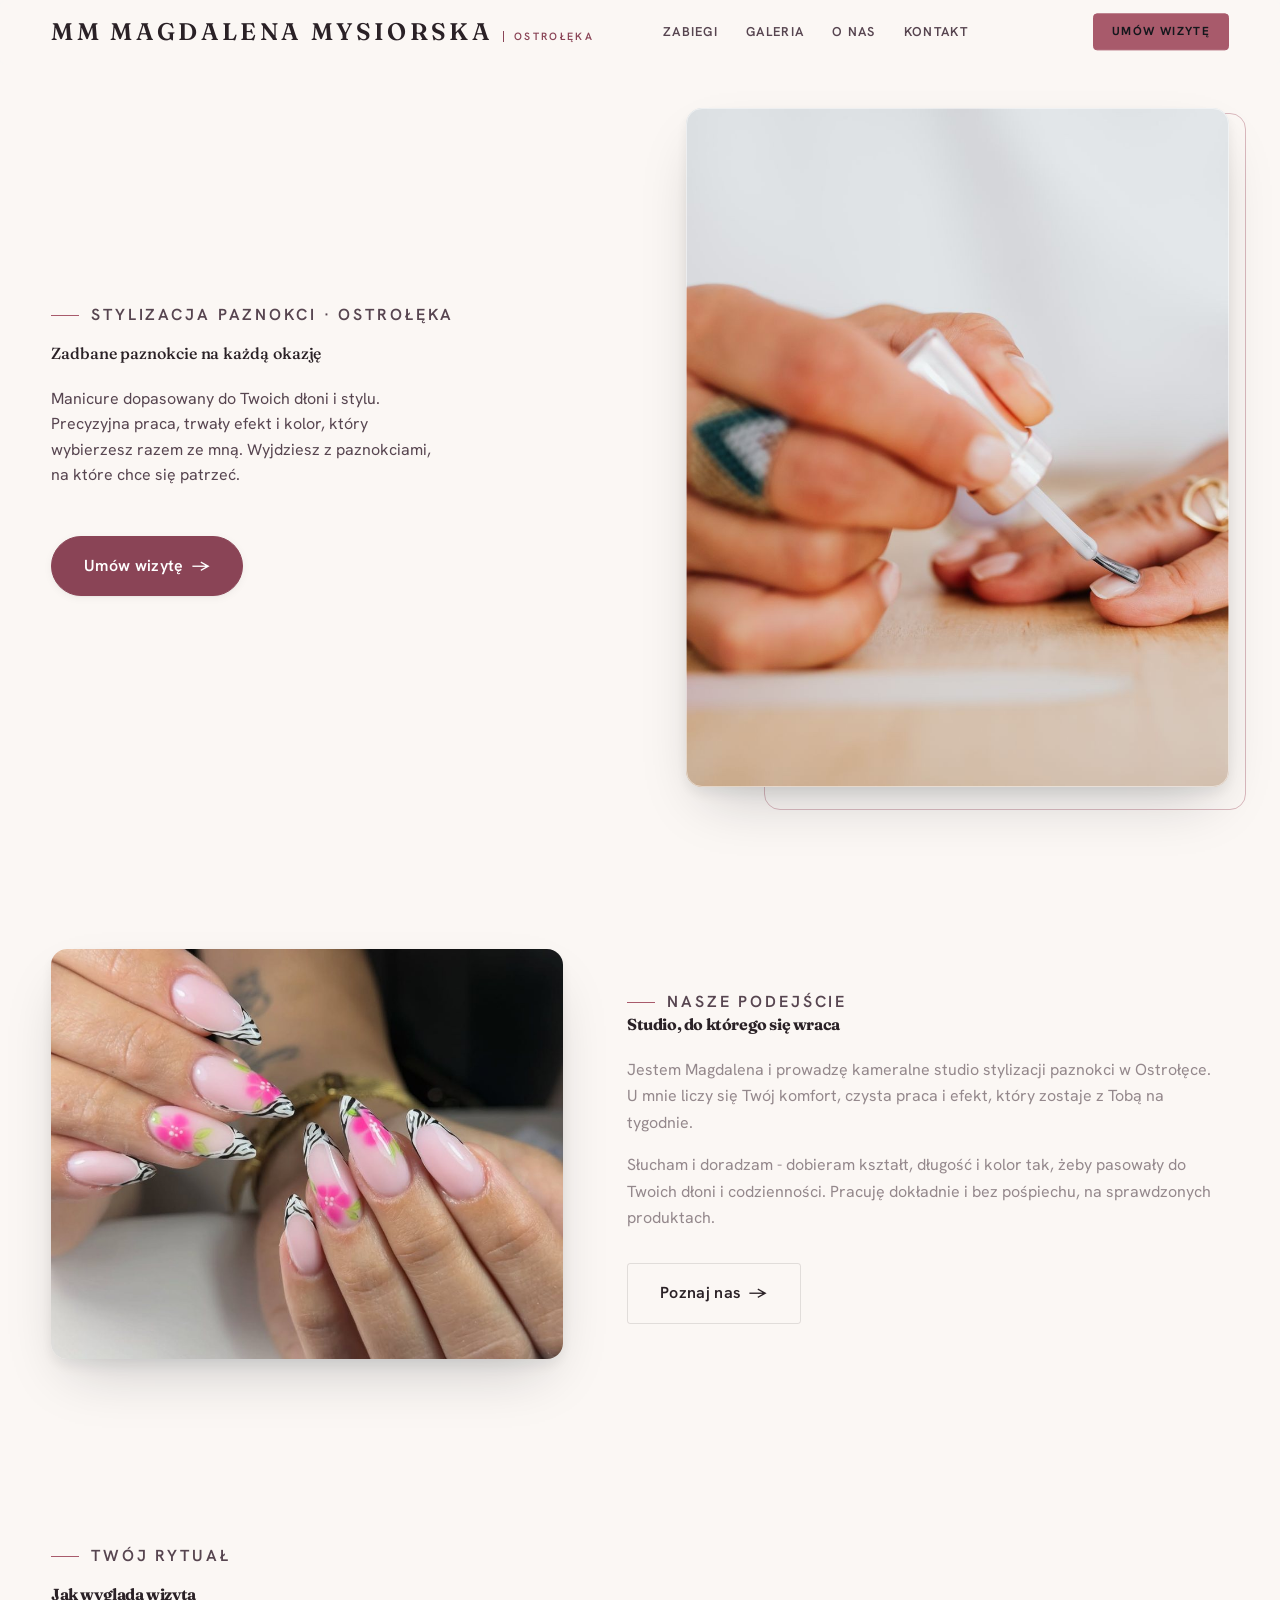
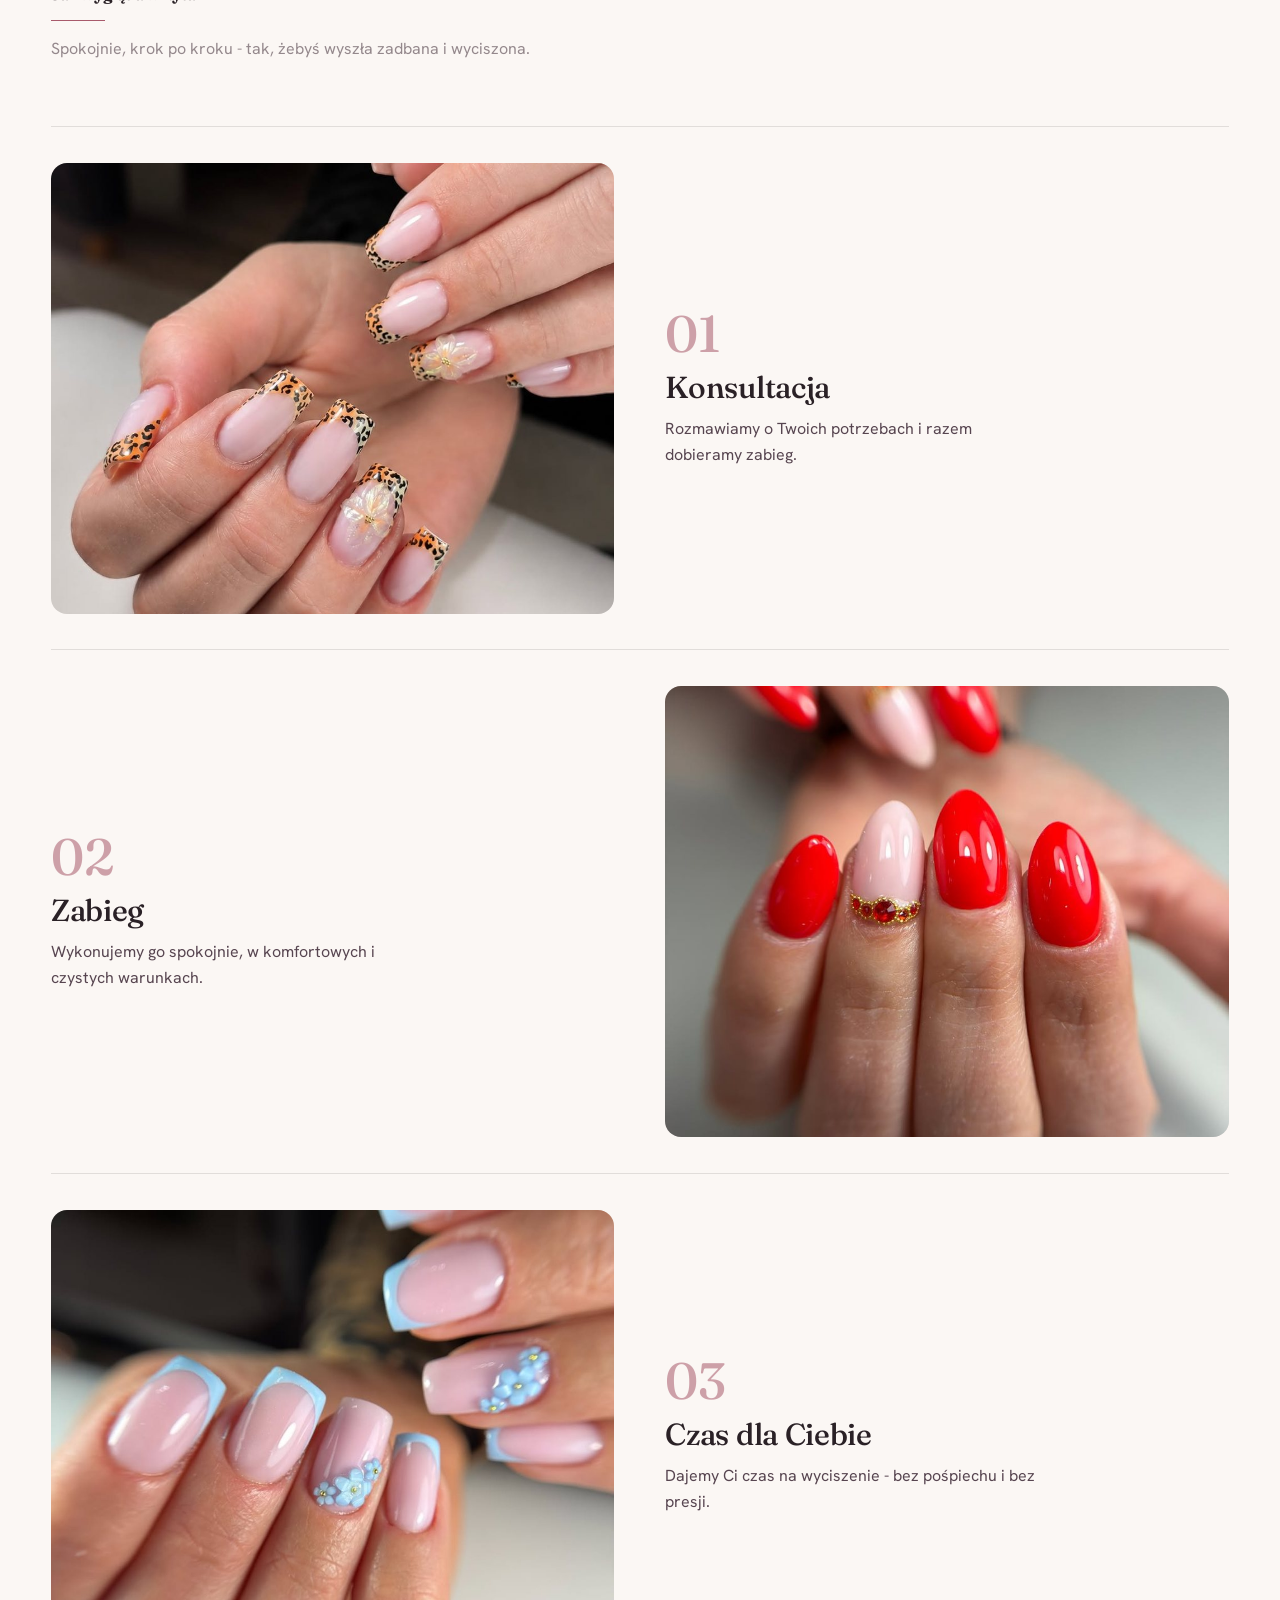
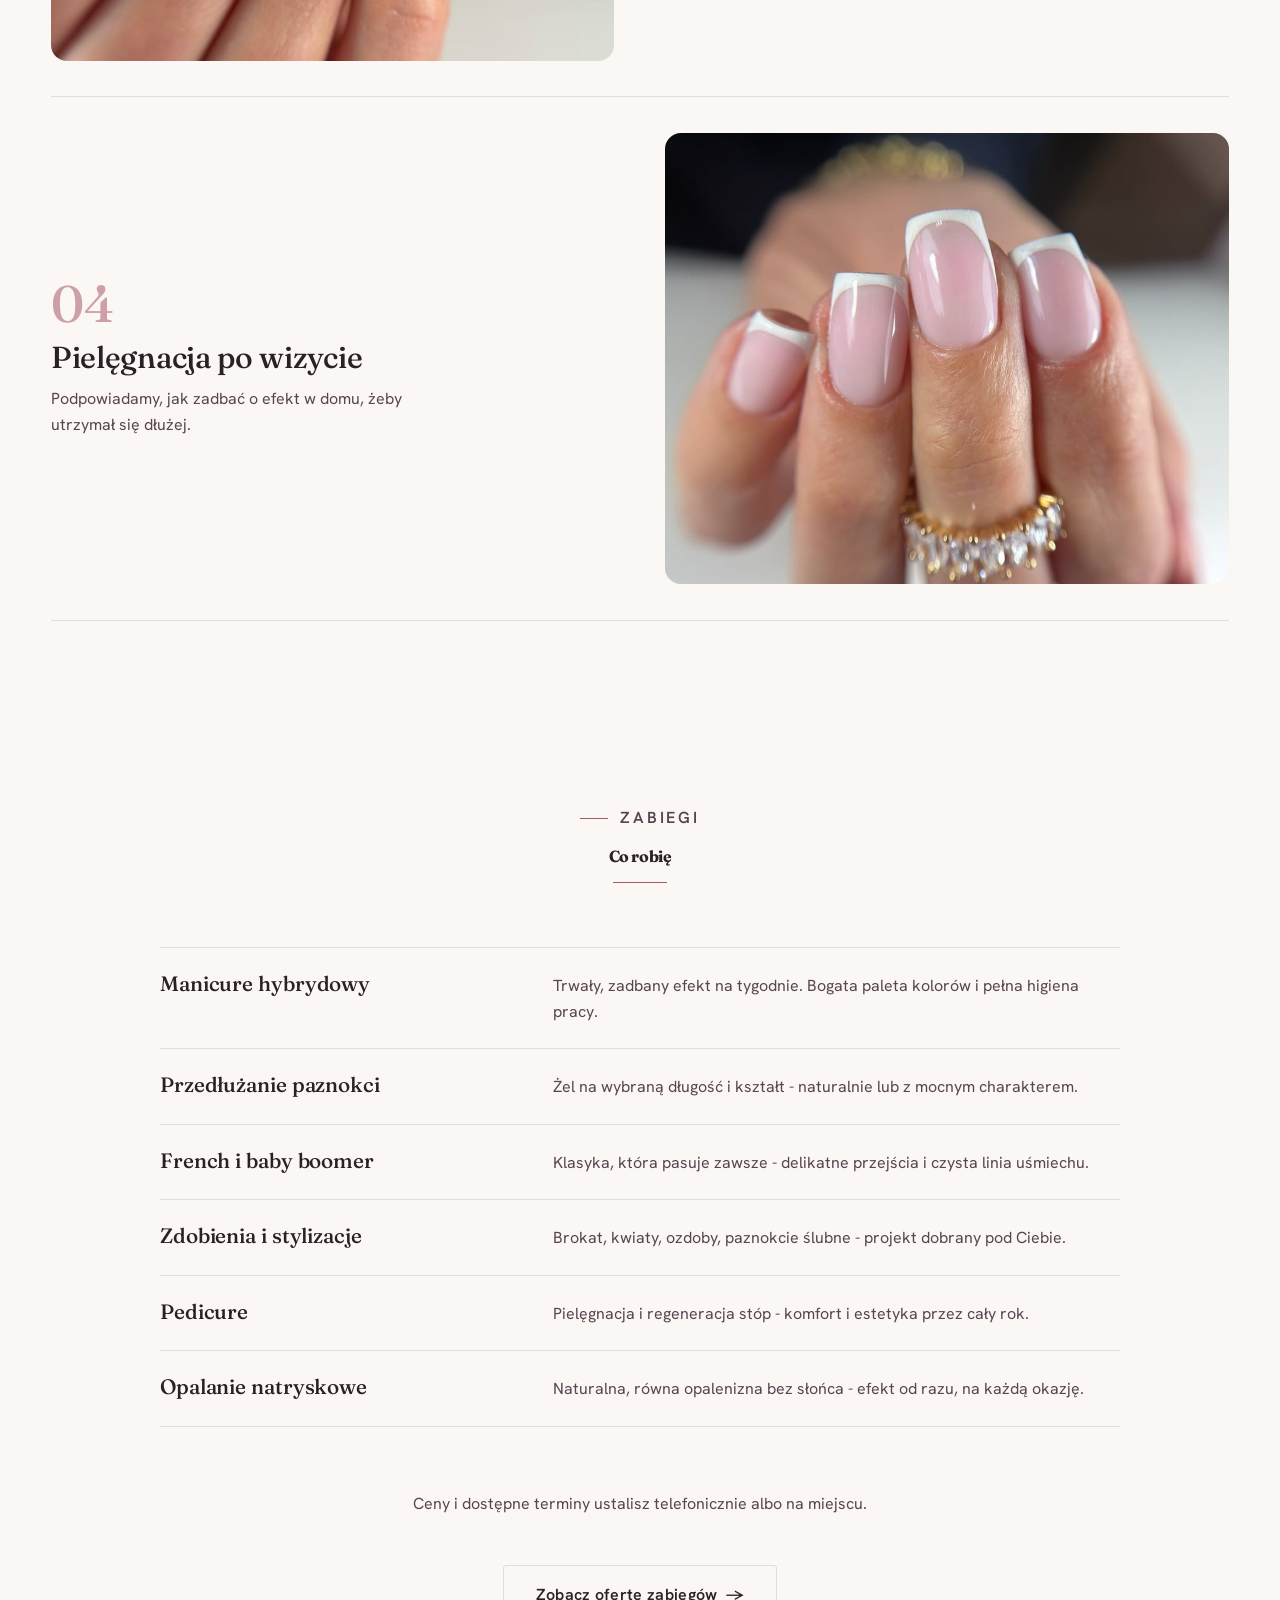
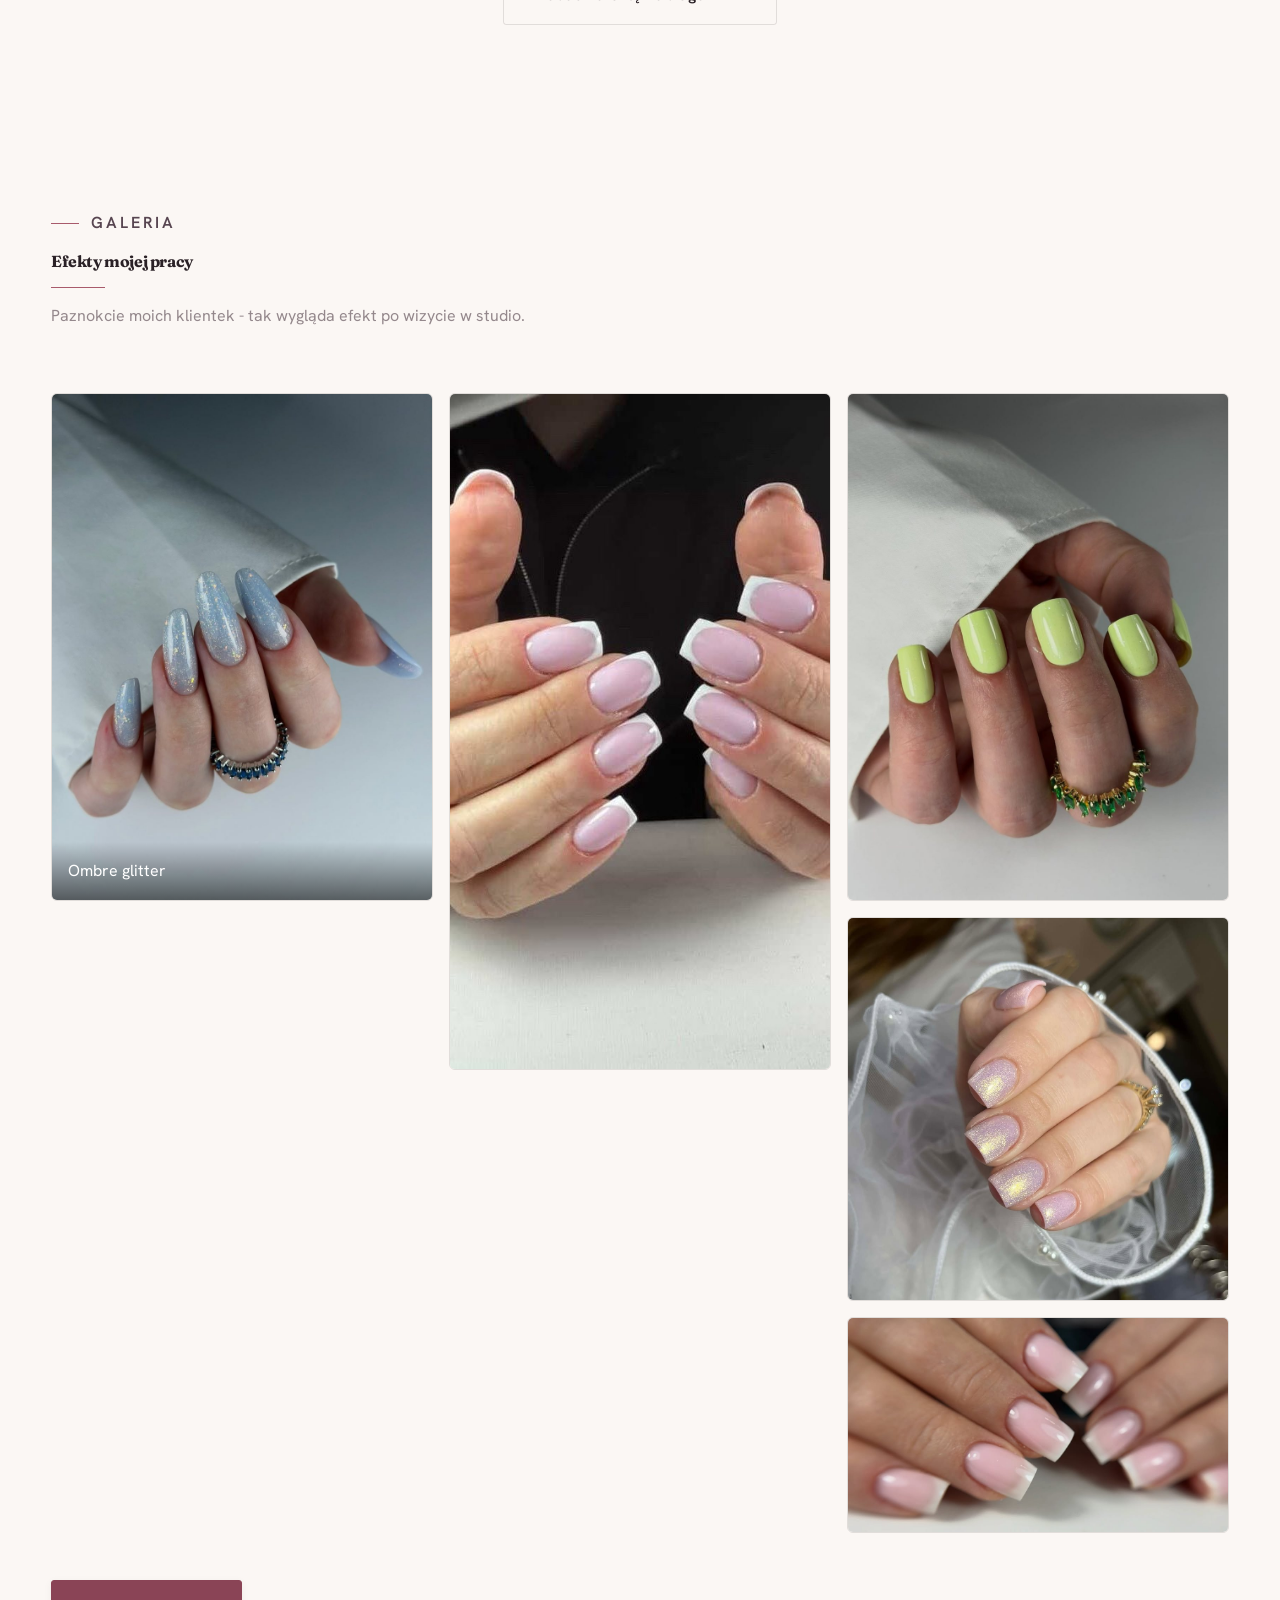
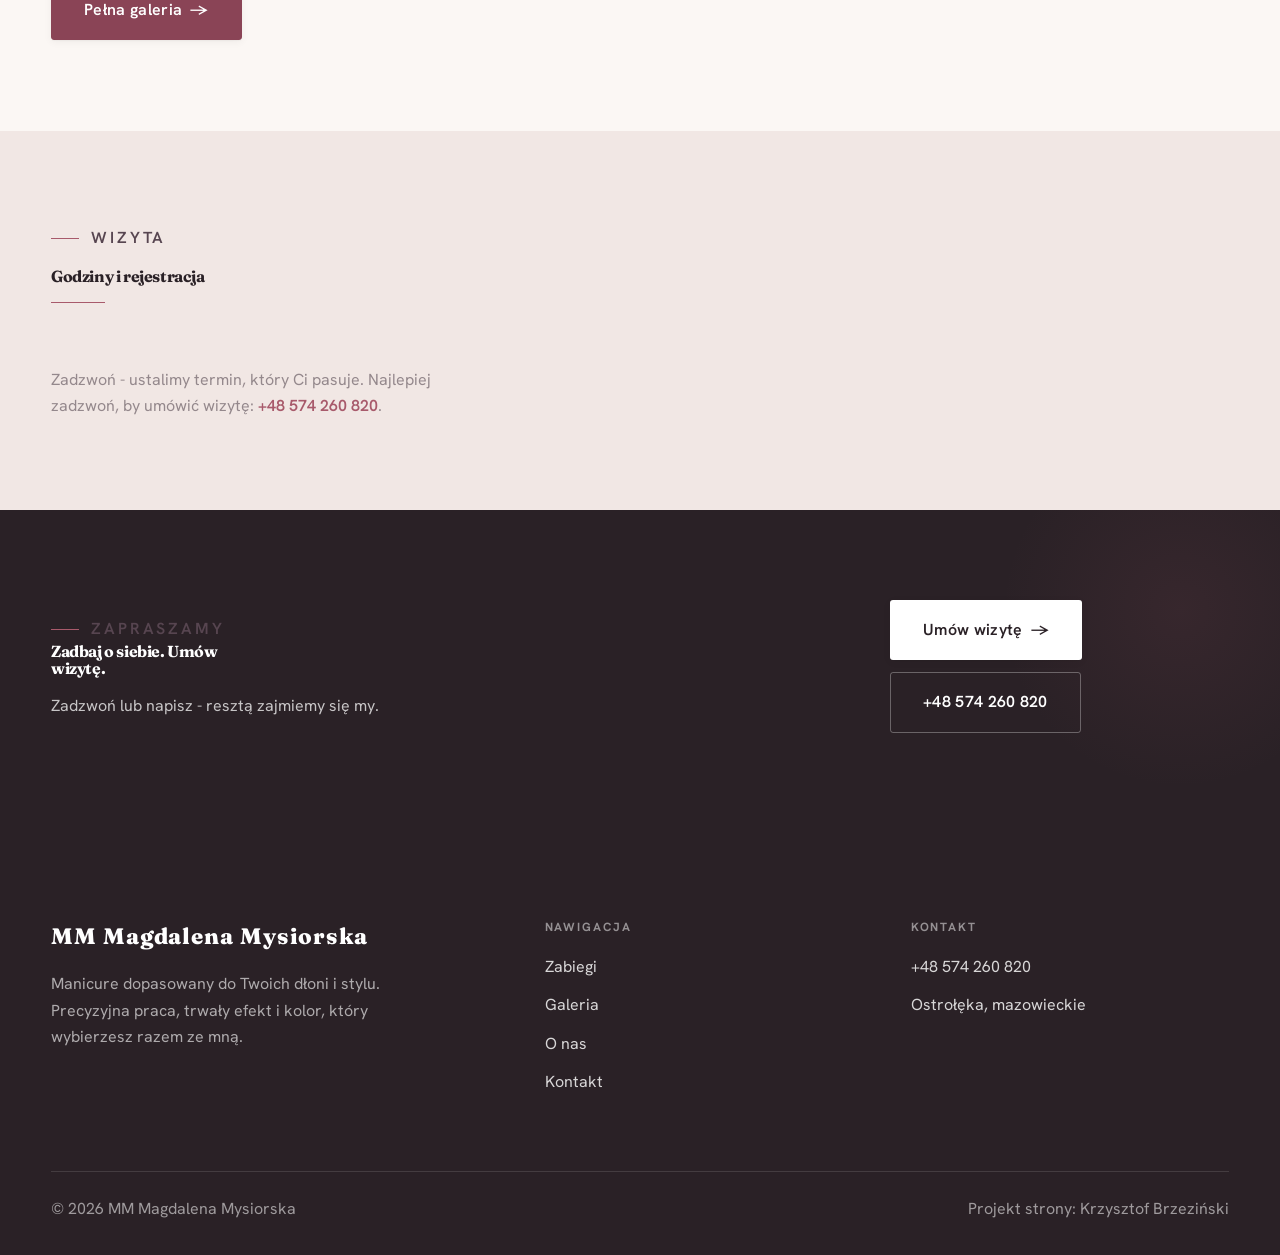
==== index.html @ bb3fee9f "MM Magdalena Mysiorska - stylizacja paznokci + opalanie natryskowe, Ostrołęka (demo premium) Co-Auth" ====
<!DOCTYPE html>
<html lang="pl">
<head>
<meta charset="UTF-8">
<meta name="viewport" content="width=device-width, initial-scale=1.0">
<title>MM Magdalena Mysiorska - Stylizacja paznokci · Ostrołęka</title>
<meta name="description" content="MM Magdalena Mysiorska - stylizacja paznokci w Ostrołęce. Manicure hybrydowy, przedłużanie, zdobienia i opalanie natryskowe. Zadbane dłonie i trwały efekt.">
<link rel="preconnect" href="https://fonts.googleapis.com">
<link rel="preconnect" href="https://fonts.gstatic.com" crossorigin>
<link href="https://fonts.googleapis.com/css2?family=Fraunces:wght@500;600;700&family=Hanken+Grotesk:wght@400;500;600&display=swap" rel="stylesheet">
<link rel="stylesheet" href="assets/styles.css">
</head>
<body>

<header class="nav">
  <div class="wrap nav-inner">
    <a class="brand" href="index.html"><span class="name">MM Magdalena Mysiorska</span><span class="sub">Ostrołęka</span></a>
    <nav class="nav-links">
      <a href="oferta.html">Zabiegi</a>
      <a href="realizacje.html">Galeria</a>
      <a href="o-nas.html">O nas</a>
      <a href="kontakt.html">Kontakt</a>
      <a href="kontakt.html" class="btn btn-accent">Umów wizytę</a>
    </nav>
    <button class="nav-toggle" aria-label="Menu"><span></span><span></span><span></span></button>
  </div>
</header>

<section class="hero-spa">
  <div class="wrap">
    <div class="hs-copy reveal">
      <span class="eyebrow">Stylizacja paznokci · Ostrołęka</span>
      <h1 class="hs-claim">Zadbane paznokcie na każdą okazję</h1>
      <p class="hs-lead">Manicure dopasowany do Twoich dłoni i stylu. Precyzyjna praca, trwały efekt i kolor, który wybierzesz razem ze mną. Wyjdziesz z paznokciami, na które chce się patrzeć.</p>
      <a href="kontakt.html" class="btn btn-accent hs-cta">Umów wizytę <span class="arr">→</span></a>
    </div>
    <figure class="hs-fig reveal"><img src="img/hero.jpg" alt="MM Magdalena Mysiorska"></figure>
  </div>
</section>
<section>
  <div class="wrap split">
    <div class="split-art reveal"><img src="img/g1.jpg" alt="MM Magdalena Mysiorska" loading="lazy"></div>
    <div class="split-copy reveal">
      <span class="eyebrow">Nasze podejście</span>
      <h2>Studio, do którego się wraca</h2>
      <p class="muted">Jestem Magdalena i prowadzę kameralne studio stylizacji paznokci w Ostrołęce. U mnie liczy się Twój komfort, czysta praca i efekt, który zostaje z Tobą na tygodnie.</p>
      <p class="muted">Słucham i doradzam - dobieram kształt, długość i kolor tak, żeby pasowały do Twoich dłoni i codzienności. Pracuję dokładnie i bez pośpiechu, na sprawdzonych produktach.</p>
      <a href="o-nas.html" class="btn btn-ghost">Poznaj nas <span class="arr">→</span></a>
    </div>
  </div>
</section>
<section class="rytual">
  <div class="wrap">
    <div class="head reveal">
      <span class="eyebrow">Twój rytuał</span>
      <h2>Jak wygląda wizyta</h2>
      <p>Spokojnie, krok po kroku - tak, żebyś wyszła zadbana i wyciszona.</p>
    </div>
    <div class="ryt-list">
      <div class="ryt-row reveal">
        <figure class="ryt-fig"><img src="img/g2.jpg" alt="Konsultacja" loading="lazy"></figure>
        <div class="ryt-copy"><span class="ryt-no">01</span><h3>Konsultacja</h3><p>Rozmawiamy o Twoich potrzebach i razem dobieramy zabieg.</p></div>
      </div>
      <div class="ryt-row reveal">
        <figure class="ryt-fig"><img src="img/g3.jpg" alt="Zabieg" loading="lazy"></figure>
        <div class="ryt-copy"><span class="ryt-no">02</span><h3>Zabieg</h3><p>Wykonujemy go spokojnie, w komfortowych i czystych warunkach.</p></div>
      </div>
      <div class="ryt-row reveal">
        <figure class="ryt-fig"><img src="img/g4.jpg" alt="Czas dla Ciebie" loading="lazy"></figure>
        <div class="ryt-copy"><span class="ryt-no">03</span><h3>Czas dla Ciebie</h3><p>Dajemy Ci czas na wyciszenie - bez pośpiechu i bez presji.</p></div>
      </div>
      <div class="ryt-row reveal">
        <figure class="ryt-fig"><img src="img/g5.jpg" alt="Pielęgnacja po wizycie" loading="lazy"></figure>
        <div class="ryt-copy"><span class="ryt-no">04</span><h3>Pielęgnacja po wizycie</h3><p>Podpowiadamy, jak zadbać o efekt w domu, żeby utrzymał się dłużej.</p></div>
      </div>
    </div>
  </div>
</section>
<section class="menu-sec">
  <div class="wrap">
    <div class="head center reveal">
      <span class="eyebrow">Zabiegi</span>
      <h2>Co robię</h2>
    </div>
    <div class="cennik">
      <div class="cennik-row reveal"><div class="cn-name"><h3>Manicure hybrydowy</h3></div><div class="cn-desc">Trwały, zadbany efekt na tygodnie. Bogata paleta kolorów i pełna higiena pracy.</div></div>
      <div class="cennik-row reveal"><div class="cn-name"><h3>Przedłużanie paznokci</h3></div><div class="cn-desc">Żel na wybraną długość i kształt - naturalnie lub z mocnym charakterem.</div></div>
      <div class="cennik-row reveal"><div class="cn-name"><h3>French i baby boomer</h3></div><div class="cn-desc">Klasyka, która pasuje zawsze - delikatne przejścia i czysta linia uśmiechu.</div></div>
      <div class="cennik-row reveal"><div class="cn-name"><h3>Zdobienia i stylizacje</h3></div><div class="cn-desc">Brokat, kwiaty, ozdoby, paznokcie ślubne - projekt dobrany pod Ciebie.</div></div>
      <div class="cennik-row reveal"><div class="cn-name"><h3>Pedicure</h3></div><div class="cn-desc">Pielęgnacja i regeneracja stóp - komfort i estetyka przez cały rok.</div></div>
      <div class="cennik-row reveal"><div class="cn-name"><h3>Opalanie natryskowe</h3></div><div class="cn-desc">Naturalna, równa opalenizna bez słońca - efekt od razu, na każdą okazję.</div></div>
    </div>
    <p class="menu-note">Ceny i dostępne terminy ustalisz telefonicznie albo na miejscu.</p>
    <div style="text-align:center;margin-top:var(--space-7)" class="reveal"><a href="oferta.html" class="btn btn-ghost">Zobacz ofertę zabiegów <span class="arr">→</span></a></div>
  </div>
</section>
<section>
  <div class="wrap">
    <div class="head reveal">
      <span class="eyebrow">Galeria</span>
      <h2>Efekty mojej pracy</h2>
      <p>Paznokcie moich klientek - tak wygląda efekt po wizycie w studio.</p>
    </div>
    <div class="gallery-masonry">
      <figure class="m-tile reveal"><img src="img/g6.jpg" alt="Ombre glitter" loading="lazy"><div class="cap">Ombre glitter</div></figure>
      <figure class="m-tile reveal"><img src="img/g7.jpg" alt="MM Magdalena Mysiorska" loading="lazy"></figure>
      <figure class="m-tile reveal"><img src="img/g8.jpg" alt="MM Magdalena Mysiorska" loading="lazy"></figure>
      <figure class="m-tile reveal"><img src="img/g9.jpg" alt="MM Magdalena Mysiorska" loading="lazy"></figure>
      <figure class="m-tile reveal"><img src="img/g10.jpg" alt="MM Magdalena Mysiorska" loading="lazy"></figure>
    </div>
    <div style="margin-top:var(--space-7)" class="reveal"><a href="realizacje.html" class="btn btn-accent">Pełna galeria <span class="arr">→</span></a></div>
  </div>
</section>
<section class="trust">
  <div class="wrap">
    <div class="head reveal">
      <span class="eyebrow">Wizyta</span>
      <h2>Godziny i rejestracja</h2>
    </div>
    <p class="reveal" style="color:var(--muted);max-width:48ch">Zadzwoń - ustalimy termin, który Ci pasuje. Najlepiej zadzwoń, by umówić wizytę: <a href="tel:+48574260820" style="color:var(--accent);font-weight:600">+48 574 260 820</a>.</p>
  </div>
</section>
<section class="cta">
  <div class="wrap">
    <div class="reveal">
      <span class="eyebrow">Zapraszamy</span>
      <h2>Zadbaj o siebie. Umów wizytę.</h2>
      <p>Zadzwoń lub napisz - resztą zajmiemy się my.</p>
    </div>
    <div class="cta-actions reveal">
      <a href="kontakt.html" class="btn btn-light">Umów wizytę <span class="arr">→</span></a>
      <a href="tel:+48574260820" class="btn btn-ghost" style="color:#fff;border-color:rgba(255,255,255,.3)">+48 574 260 820</a>
    </div>
  </div>
</section>

<footer>
  <div class="wrap">
    <div class="foot-grid">
      <div class="foot-brand">
        <div class="name">MM Magdalena Mysiorska</div>
        <p>Manicure dopasowany do Twoich dłoni i stylu. Precyzyjna praca, trwały efekt i kolor, który wybierzesz razem ze mną.</p>
      </div>
      <div class="foot-col">
        <h4>Nawigacja</h4>
        <a href="oferta.html">Zabiegi</a>
        <a href="realizacje.html">Galeria</a>
        <a href="o-nas.html">O nas</a>
        <a href="kontakt.html">Kontakt</a>
      </div>
      <div class="foot-col">
        <h4>Kontakt</h4>
        <a href="tel:+48574260820">+48 574 260 820</a>
        <p>Ostrołęka, mazowieckie</p>
      </div>
    </div>
    <div class="foot-bot">
      <span>© 2026 MM Magdalena Mysiorska</span>
      <span>Projekt strony: Krzysztof Brzeziński</span>
    </div>
  </div>
</footer>
<div class="sticky-reserve"><a class="sr-book" href="kontakt.html">Umów wizytę</a><a class="sr-call" href="tel:+48574260820" aria-label="Zadzwoń"><svg class="ico-tel" width="16" height="16" viewBox="0 0 24 24" fill="none" aria-hidden="true"><path d="M6.6 10.8a15.5 15.5 0 0 0 6.6 6.6l2.2-2.2a1 1 0 0 1 1-.24 11.4 11.4 0 0 0 3.6.58 1 1 0 0 1 1 1V20a1 1 0 0 1-1 1A17 17 0 0 1 3 4a1 1 0 0 1 1-1h3.5a1 1 0 0 1 1 1c0 1.25.2 2.46.58 3.6a1 1 0 0 1-.25 1l-2.23 2.2Z" fill="currentColor"/></svg></a></div>

<script src="assets/main.js"></script>
</body>
</html>
---- assets/styles.css ----
/* ============================================================
   STOLBASZ — premium, architektoniczny B2B fit-out
   Jasna paleta, zero brązu. System wg premium-web-craft.
   Projekt strony: Krzysztof Brzeziński
   ============================================================ */

:root{
  /* PALETA — jasna, architektoniczna, chłodna */
  --paper:#FBF7F4;          /* główne tło */
  --paper-2:#F1E7E4;        /* sekcje alternatywne (chłodny jasny szary) */
  --paper-3:#F1E7E4;        /* delikatne wypełnienia */
  --ink:#2A2126;            /* tekst główny — chłodny grafit */
  --ink-soft:#574550;       /* nagłówki drugorzędne */
  --muted:#94888C;          /* tekst poboczny */
  --line:rgba(42,33,38,.12);/* hairline */
  --accent:#A85A6B;         /* stonowany petrol-slate — jedyny akcent */
  --accent-d:#8A4456;
  --accent-soft:rgba(168,90,107,.10);
  --dark:#2A2126;           /* sekcje ciemne (stopka/CTA) */

  /* ODSTĘPY — skala 4/8 */
  --space-1:4px; --space-2:8px; --space-3:12px; --space-4:16px; --space-5:24px;
  --space-6:32px; --space-7:48px; --space-8:64px; --space-9:96px; --space-10:128px;

  /* TYPOGRAFIA — fluid clamp() */
  --text-sm:clamp(.82rem,.8rem+.1vw,.9rem);
  --text-base:clamp(1rem,.97rem+.15vw,1.1rem);
  --text-lg:clamp(1.12rem,1.05rem+.3vw,1.3rem);
  --text-h3:clamp(1.2rem,1.1rem+.5vw,1.5rem);
  --text-h2:clamp(1.9rem,1.5rem+1.9vw,2.8rem);
  --text-h1:clamp(2.6rem,1.9rem+3.6vw,4.6rem);

  /* PROMIENIE — architektoniczne, raczej ostre */
  --r-sm:3px; --r-md:6px; --r-lg:10px;

  /* RUCH */
  --ease:cubic-bezier(.25,.46,.45,.94); --dur:.24s;

  /* CIENIE — miękkie, warstwowe */
  --sh-sm:0 1px 2px rgba(16,24,32,.04), 0 2px 8px rgba(16,24,32,.05);
  --sh-md:0 2px 6px rgba(16,24,32,.05), 0 12px 28px -8px rgba(16,24,32,.12);
  --sh-lg:0 6px 14px rgba(16,24,32,.07), 0 26px 56px -18px rgba(16,24,32,.22);

  --hairline:1px solid var(--line);

  --font-display:'Fraunces',serif;
  --font-body:'Hanken Grotesk',sans-serif;
}

*{box-sizing:border-box;margin:0;padding:0}
html{scroll-behavior:smooth}
body{
  font-family:var(--font-body);
  font-size:var(--text-base);
  line-height:1.65;
  color:var(--ink);
  background:var(--paper);
  -webkit-font-smoothing:antialiased;
  text-rendering:optimizeLegibility;
}
img{max-width:100%;display:block}
a{color:inherit;text-decoration:none}

.wrap{width:min(92%,1180px);margin-inline:auto}
section{padding-block:clamp(52px,6.5vw,96px)}

h1,h2,h3{font-family:var(--font-display);font-weight:700;line-height:1.08;letter-spacing:-.02em;color:var(--ink)}
h1{font-size:var(--text-h1);letter-spacing:-.035em}
h2{font-size:var(--text-h2);letter-spacing:-.025em}
h3{font-size:var(--text-h3)}
p{max-width:65ch}

.eyebrow{
  font-family:var(--font-body);
  font-size:var(--text-sm);
  font-weight:600;
  letter-spacing:.18em;
  text-transform:uppercase;
  color:var(--accent);
  display:inline-flex;align-items:center;gap:var(--space-3);
}
.eyebrow::before{content:"";width:28px;height:1px;background:var(--accent);display:inline-block}

.muted{color:var(--muted)}
.lead{font-size:var(--text-lg);line-height:1.55;color:var(--ink-soft);max-width:50ch}

/* ---------- BUTTONS ---------- */
.btn{
  display:inline-flex;align-items:center;gap:var(--space-2);
  font-weight:600;font-size:var(--text-sm);letter-spacing:.02em;
  padding:var(--space-4) var(--space-6);
  border-radius:var(--r-sm);
  transition:transform var(--dur) var(--ease),box-shadow var(--dur) var(--ease),background var(--dur) var(--ease);
  cursor:pointer;border:1px solid transparent;
}
.btn-accent{background:var(--accent);color:#fff;box-shadow:var(--sh-sm)}
.btn-accent:hover{background:var(--accent-d);transform:translateY(-2px);box-shadow:var(--sh-md)}
.btn-accent:active{transform:translateY(0);box-shadow:var(--sh-sm)}
.btn-ghost{background:transparent;color:var(--ink);border-color:var(--line)}
.btn-ghost:hover{border-color:var(--accent);color:var(--accent);transform:translateY(-2px)}
.btn-light{background:#fff;color:var(--ink);box-shadow:var(--sh-sm)}
.btn-light:hover{transform:translateY(-2px);box-shadow:var(--sh-md)}
.btn .arr{transition:transform var(--dur) var(--ease)}
.btn:hover .arr{transform:translateX(4px)}

/* ---------- NAV ---------- */
.nav{
  position:sticky;top:0;z-index:50;
  background:color-mix(in srgb,var(--paper) 88%,transparent);
  backdrop-filter:saturate(140%) blur(10px);
  border-bottom:var(--hairline);
}
.nav-inner{display:flex;align-items:center;justify-content:space-between;height:72px}
.brand{display:flex;flex-direction:column;line-height:1}
.brand .name{font-family:var(--font-display);font-weight:800;font-size:1.35rem;letter-spacing:.04em}
.brand .sub{font-size:.62rem;letter-spacing:.34em;text-transform:uppercase;color:var(--muted);margin-top:5px}
.nav-links{display:flex;align-items:center;gap:var(--space-6)}
.nav-links a{font-size:var(--text-sm);font-weight:500;color:var(--ink-soft);position:relative;padding-block:4px;transition:color var(--dur) var(--ease)}
.nav-links a::after{content:"";position:absolute;left:0;bottom:0;width:0;height:1.5px;background:var(--accent);transition:width var(--dur) var(--ease)}
.nav-links a:hover,.nav-links a.active{color:var(--ink)}
.nav-links a:hover::after,.nav-links a.active::after{width:100%}
.nav-links .btn{padding:var(--space-2) var(--space-5)}
/* przyciski w nav: właściwy kolor (przebij .nav-links a) + bez podkreślenia */
.nav-links a.btn-accent{color:#fff}
.nav-links a.btn-ghost,.nav-links a.btn-light{color:var(--ink)}
.nav-links a.btn::after{display:none}
.nav-toggle{display:none;background:none;border:none;cursor:pointer;flex-direction:column;gap:5px;padding:8px}
.nav-toggle span{width:24px;height:2px;background:var(--ink);transition:var(--dur)}

/* ---------- HERO (split) ---------- */
.hero{position:relative;overflow:hidden;border-bottom:var(--hairline)}
.hero-grid{display:grid;grid-template-columns:1.05fr .95fr;gap:clamp(24px,4vw,60px);align-items:center;
  padding-block:clamp(36px,4.5vw,64px)}
.hero-copy .eyebrow{margin-bottom:var(--space-5)}
.hero-copy h1{margin-bottom:var(--space-5)}
.hero-copy .lead{margin-bottom:var(--space-7)}
.hero-actions{display:flex;flex-wrap:wrap;gap:var(--space-4)}
.hero-art{position:relative;aspect-ratio:4/3;border-radius:var(--r-lg);overflow:hidden;box-shadow:var(--sh-lg)}
.hero-art img{width:100%;height:100%;object-fit:cover}
.hero-art::after{content:"";position:absolute;inset:0;background:linear-gradient(180deg,transparent 55%,rgba(18,24,28,.28))}
.hero-badge{position:absolute;left:var(--space-5);bottom:var(--space-5);z-index:2;
  background:rgba(252,252,251,.94);backdrop-filter:blur(4px);
  border-radius:var(--r-md);padding:var(--space-4) var(--space-5);box-shadow:var(--sh-md);max-width:78%}
.hero-badge strong{display:block;font-family:var(--font-display);font-size:1rem;letter-spacing:-.01em}
.hero-badge span{font-size:var(--text-sm);color:var(--muted)}

/* ---------- HERO duży / kinowy (strona główna) ---------- */
.hero-cine{position:relative;min-height:clamp(560px,82vh,840px);min-height:clamp(560px,82svh,840px);display:flex;align-items:center;overflow:hidden;border-bottom:var(--hairline)}
.hero-cine>img{position:absolute;inset:0;width:100%;height:100%;object-fit:cover;z-index:0}
.hero-cine::after{content:"";position:absolute;inset:0;z-index:1;
  background:linear-gradient(95deg,rgba(13,18,23,.86) 0%,rgba(13,18,23,.64) 32%,rgba(13,18,23,.24) 62%,rgba(13,18,23,.04) 100%)}
.hero-cine .wrap{position:relative;z-index:2;padding-block:var(--space-8)}
.hero-cine .hero-copy{max-width:660px}
.hero-cine .eyebrow{color:#fff;margin-bottom:var(--space-5)}
.hero-cine .eyebrow::before{background:#fff}
.hero-cine h1{color:#fff;margin-bottom:var(--space-5);font-size:clamp(2.9rem,2rem+4.4vw,5.2rem)}
.hero-cine .lead{color:rgba(255,255,255,.92);max-width:48ch;margin-bottom:var(--space-7)}
.hero-cine .hero-actions{display:flex;flex-wrap:wrap;gap:var(--space-4)}
@media(max-width:680px){
  .hero-cine{min-height:clamp(520px,76vh,640px);min-height:clamp(520px,76svh,640px);align-items:flex-end}
  .hero-cine::after{background:linear-gradient(0deg,rgba(13,18,23,.9) 6%,rgba(13,18,23,.45) 55%,rgba(13,18,23,.25) 100%)}
  .hero-cine .wrap{padding-bottom:var(--space-9)}
}

/* full-bleed hero variant (podstrony) */
.pagehead{position:relative;min-height:46vh;min-height:46svh;display:flex;align-items:flex-end;overflow:hidden;border-bottom:var(--hairline)}
.pagehead img{position:absolute;inset:0;width:100%;height:100%;object-fit:cover}
.pagehead::after{content:"";position:absolute;inset:0;background:linear-gradient(180deg,rgba(18,24,28,.25),rgba(18,24,28,.62))}
.pagehead .wrap{position:relative;z-index:2;padding-block:var(--space-9);color:#fff}
.pagehead h1{color:#fff;max-width:18ch}
.pagehead .eyebrow{color:#fff}
.pagehead .eyebrow::before{background:#fff}
.pagehead p{color:rgba(255,255,255,.86);margin-top:var(--space-4);max-width:54ch}

/* ---------- STRIP (pasek skrótów / liczby) ---------- */
.strip{background:var(--dark);color:#fff}
.strip .wrap{display:grid;grid-template-columns:repeat(4,1fr);gap:var(--space-6);padding-block:var(--space-8)}
.strip .item .k{font-family:var(--font-display);font-size:clamp(1.6rem,1.2rem+1.4vw,2.4rem);font-weight:800;letter-spacing:-.02em;color:#fff}
.strip .item .v{font-size:var(--text-sm);color:rgba(255,255,255,.66);margin-top:var(--space-2);line-height:1.45}
.strip .item{border-left:2px solid var(--accent);padding-left:var(--space-5)}

/* ---------- SECTION HEAD ---------- */
.head{max-width:48rem;margin-bottom:var(--space-8)}
.head.center{margin-inline:auto;text-align:center}
.head .eyebrow{margin-bottom:var(--space-4)}
.head h2{margin-bottom:var(--space-4)}
.head p{color:var(--muted);font-size:var(--text-lg);line-height:1.55}
.head.center p{margin-inline:auto}

/* ---------- INTRO SPLIT ---------- */
.split{display:grid;grid-template-columns:.92fr 1.08fr;gap:clamp(28px,5vw,80px);align-items:center}
.split.rev{grid-template-columns:1.08fr .92fr}
.split.rev .split-art{order:-1}
.split-art{position:relative;aspect-ratio:5/4;border-radius:var(--r-lg);overflow:hidden;box-shadow:var(--sh-lg)}
.split-art img{width:100%;height:100%;object-fit:cover}
.split-copy h2{margin-bottom:var(--space-5)}
.split-copy p+p{margin-top:var(--space-4)}
.split-copy .btn{margin-top:var(--space-6)}

/* ---------- SERVICES (zakres) ---------- */
.svc-grid{display:grid;grid-template-columns:repeat(auto-fit,minmax(280px,1fr));gap:var(--space-5)}
.svc{background:#fff;border:var(--hairline);border-radius:var(--r-md);padding:var(--space-7) var(--space-6);
  transition:transform var(--dur) var(--ease),box-shadow var(--dur) var(--ease),border-color var(--dur) var(--ease);
  position:relative;overflow:hidden}
.svc::before{content:"";position:absolute;left:0;top:0;width:3px;height:0;background:var(--accent);transition:height var(--dur) var(--ease)}
.svc:hover{transform:translateY(-4px);box-shadow:var(--sh-md);border-color:transparent}
.svc:hover::before{height:100%}
.svc .ic{font-family:var(--font-display);font-size:.8rem;font-weight:700;letter-spacing:.12em;color:var(--accent);margin-bottom:var(--space-4)}
.svc h3{margin-bottom:var(--space-3);font-size:1.22rem}
.svc p{color:var(--muted);font-size:var(--text-base);line-height:1.6}

/* big detailed service rows */
.svc-row{display:grid;grid-template-columns:.8fr 1.2fr;gap:clamp(20px,4vw,60px);align-items:center;padding-block:var(--space-8)}
.svc-row+.svc-row{border-top:var(--hairline)}
.svc-row.rev{grid-template-columns:1.2fr .8fr}
.svc-row.rev .svc-row-art{order:-1}
.svc-row-art{aspect-ratio:4/3;border-radius:var(--r-md);overflow:hidden;box-shadow:var(--sh-md)}
.svc-row-art img{width:100%;height:100%;object-fit:cover}
.svc-row h3{font-size:1.5rem;margin-bottom:var(--space-4)}
.svc-row .num{font-family:var(--font-display);font-size:.85rem;font-weight:700;letter-spacing:.14em;color:var(--accent);display:block;margin-bottom:var(--space-3)}
.svc-row ul{list-style:none;margin-top:var(--space-4);display:flex;flex-direction:column;gap:var(--space-2)}
.svc-row li{position:relative;padding-left:var(--space-5);color:var(--muted);font-size:var(--text-base)}
.svc-row li::before{content:"";position:absolute;left:0;top:.62em;width:8px;height:1px;background:var(--accent)}

/* ---------- GALLERY (realizacje) ---------- */
.gallery{display:grid;grid-template-columns:repeat(12,1fr);gap:var(--space-4);grid-auto-rows:200px}
/* GALERIA MASONRY — pionowe zdjęcia (portrety beauty/wellness) bez przycinania: kolumny, height auto */
.gallery-masonry{column-count:3;column-gap:var(--space-4)}
@media(max-width:900px){.gallery-masonry{column-count:2}}
@media(max-width:560px){.gallery-masonry{column-count:1}}
.gallery-masonry .m-tile{break-inside:avoid;margin:0 0 var(--space-4);padding:0;position:relative;overflow:hidden;border-radius:var(--r-md);border:1px solid var(--line)}
.gallery-masonry .m-tile img{width:100%;height:auto;display:block}
.gallery-masonry .m-tile .cap{position:absolute;left:0;right:0;bottom:0;padding:var(--space-4);color:#fff;background:linear-gradient(0deg,rgba(0,0,0,.55),transparent);font-size:var(--text-sm)}
.gallery-masonry .m-tile .cap small{display:block;font-weight:400;opacity:.78;letter-spacing:.04em;text-transform:uppercase;font-size:.66rem;margin-top:3px}
.tile{position:relative;overflow:hidden;border-radius:var(--r-md);box-shadow:var(--sh-sm);
  transition:transform var(--dur) var(--ease),box-shadow var(--dur) var(--ease)}
.tile img{width:100%;height:100%;object-fit:cover;transition:transform .6s var(--ease)}
.tile:hover{box-shadow:var(--sh-md)}
.tile:hover img{transform:scale(1.05)}
.tile .cap{position:absolute;left:0;right:0;bottom:0;padding:var(--space-5) var(--space-4) var(--space-4);
  background:linear-gradient(transparent,rgba(18,24,28,.78));color:#fff;
  font-size:var(--text-sm);font-weight:600;letter-spacing:.01em;
  opacity:0;transform:translateY(8px);transition:var(--dur) var(--ease)}
.tile:hover .cap{opacity:1;transform:translateY(0)}
.tile .cap small{display:block;font-weight:400;opacity:.78;letter-spacing:.04em;text-transform:uppercase;font-size:.66rem;margin-top:3px}
/* bento spans */
.t-wide{grid-column:span 6}
.t-tall{grid-column:span 6;grid-row:span 2}
.t-std{grid-column:span 6}
.t-third{grid-column:span 4}
.t-two3{grid-column:span 8}

/* ---------- TRUST / WIARYGODNOŚĆ ---------- */
.trust{background:var(--paper-2)}
.trust-grid{display:grid;grid-template-columns:repeat(auto-fit,minmax(240px,1fr));gap:var(--space-5);margin-top:var(--space-7)}
.trust-card{background:#fff;border-radius:var(--r-md);padding:var(--space-7) var(--space-6);box-shadow:var(--sh-sm);border-top:3px solid var(--accent)}
.trust-card .big{font-family:var(--font-display);font-size:clamp(1.8rem,1.3rem+1.6vw,2.6rem);font-weight:800;letter-spacing:-.02em;color:var(--ink);line-height:1}
.trust-card h3{font-size:1.12rem;margin:var(--space-3) 0 var(--space-2)}
.trust-card p{color:var(--muted);font-size:var(--text-base);line-height:1.55}

/* ---------- CTA band ---------- */
.cta{background:var(--dark);color:#fff;position:relative;overflow:hidden}
.cta .wrap{display:grid;grid-template-columns:1.4fr .6fr;gap:var(--space-7);align-items:center;position:relative;z-index:2}
.cta h2{color:#fff;max-width:20ch}
.cta p{color:rgba(255,255,255,.74);margin-top:var(--space-4)}
.cta-actions{display:flex;flex-direction:column;gap:var(--space-3);align-items:flex-start}
.cta::before{content:"";position:absolute;right:-80px;top:-80px;width:360px;height:360px;border-radius:50%;
  background:radial-gradient(circle,var(--accent-soft),transparent 70%)}

/* ---------- CONTACT ---------- */
.contact-grid{display:grid;grid-template-columns:.85fr 1.15fr;gap:clamp(28px,4vw,56px);align-items:start}
.info-list{display:flex;flex-direction:column;gap:var(--space-2)}
.info-row{display:flex;gap:var(--space-4);align-items:flex-start;padding-block:var(--space-4);border-bottom:var(--hairline)}
.info-row .ic{flex:none;width:42px;height:42px;display:grid;place-items:center;border-radius:50%;
  background:var(--accent-soft);color:var(--accent);font-size:1.05rem}
.info-row .lbl{font-size:.72rem;letter-spacing:.14em;text-transform:uppercase;color:var(--muted)}
.info-row .val{font-weight:600;font-size:var(--text-base);margin-top:2px}
.info-row a.val:hover{color:var(--accent)}
.map{border:none;border-radius:var(--r-lg);box-shadow:var(--sh-md);width:100%;height:100%;min-height:380px;filter:grayscale(.2) contrast(1.02)}
.form{background:#fff;border:var(--hairline);border-radius:var(--r-lg);padding:clamp(24px,3vw,40px);box-shadow:var(--sh-sm)}
.form .fld{margin-bottom:var(--space-5)}
.form label{display:block;font-size:var(--text-sm);font-weight:600;margin-bottom:var(--space-2)}
.form input,.form textarea{width:100%;font-family:inherit;font-size:var(--text-base);color:var(--ink);
  padding:var(--space-4);border:var(--hairline);border-radius:var(--r-sm);background:var(--paper);transition:border-color var(--dur)}
.form input:focus,.form textarea:focus{outline:none;border-color:var(--accent);background:#fff}
.form textarea{resize:vertical;min-height:120px}
.form .note{font-size:var(--text-sm);color:var(--muted);margin-top:var(--space-3)}

/* ---------- FOOTER ---------- */
footer{background:var(--dark);color:#fff;padding-block:var(--space-9) var(--space-6)}
.foot-grid{display:grid;grid-template-columns:1.4fr 1fr 1fr;gap:var(--space-7);margin-bottom:var(--space-8)}
.foot-brand .name{font-family:var(--font-display);font-weight:800;font-size:1.4rem;letter-spacing:.04em}
.foot-brand p{color:rgba(255,255,255,.62);margin-top:var(--space-4);font-size:var(--text-base);max-width:38ch}
.foot-col h4{font-size:.74rem;letter-spacing:.16em;text-transform:uppercase;color:rgba(255,255,255,.5);margin-bottom:var(--space-4)}
.foot-col a,.foot-col p{display:block;color:rgba(255,255,255,.82);font-size:var(--text-base);margin-bottom:var(--space-3)}
.foot-col a:hover{color:#fff}
.foot-bot{border-top:1px solid rgba(255,255,255,.12);padding-top:var(--space-5);display:flex;justify-content:space-between;flex-wrap:wrap;gap:var(--space-3);
  font-size:var(--text-sm);color:rgba(255,255,255,.55)}
.foot-bot a:hover{color:#fff}

/* ---------- REVEAL ---------- */
.reveal{opacity:0;transform:translateY(22px);transition:opacity .6s var(--ease),transform .6s var(--ease)}
.reveal.in{opacity:1;transform:none}

/* ---------- RESPONSIVE ---------- */
@media(max-width:920px){
  .hero-grid,.split,.split.rev,.svc-row,.svc-row.rev,.cta .wrap,.contact-grid,.foot-grid{grid-template-columns:1fr}
  .split.rev .split-art,.svc-row.rev .svc-row-art{order:0}
  .hero-art{aspect-ratio:16/10;max-height:420px}
  .strip .wrap{grid-template-columns:repeat(2,1fr);gap:var(--space-7)}
  .gallery{grid-auto-rows:180px}
  .t-wide,.t-tall,.t-std,.t-third,.t-two3{grid-column:span 6}
  .t-tall{grid-row:span 1}
  .cta-actions{flex-direction:row;flex-wrap:wrap}
  .foot-grid{gap:var(--space-6)}
}
@media(max-width:680px){
  .nav-links{position:fixed;inset:72px 0 auto 0;background:var(--paper);flex-direction:column;align-items:stretch;
    gap:0;padding:var(--space-4) 6%;border-bottom:var(--hairline);box-shadow:var(--sh-md);
    transform:translateY(-120%);transition:transform var(--dur) var(--ease)}
  .nav-links.open{transform:translateY(0)}
  .nav-links a{padding-block:var(--space-4);border-bottom:var(--hairline)}
  .nav-links .btn{margin-top:var(--space-3);justify-content:center}
  .nav-toggle{display:flex}
  .strip .wrap{grid-template-columns:1fr}
  .gallery{grid-template-columns:repeat(6,1fr)}
  .foot-grid{grid-template-columns:1fr}
}
@media(prefers-reduced-motion:reduce){
  *{animation-duration:.01ms!important;transition:none!important}
  .reveal{opacity:1!important;transform:none!important}
  html{scroll-behavior:auto}
}

/* ============================================================
   PREMIUM LAYER — destylat deep-researchu branż (anty-AI, spokój).
   Zmienne STOLBASZ (--accent/--ink/--paper/--line/--dark). Ruch ledwo
   zauważalny, krzywa cubic-bezier(.16,.84,.44,1); prefers-reduced-motion
   pokryte blanketem wyżej. Karty hairline zamiast cieni = #1 sygnał „nie-AI".
   ============================================================ */

/* więcej oddechu między sekcjami (liderzy: 110-130px) */
section{padding-block:clamp(64px,8vw,128px)}

/* 1) Aksamitny reveal — dłuższa, miękka krzywa zamiast „skoku" */
.reveal{transition:opacity .9s cubic-bezier(.16,.84,.44,1),transform .9s cubic-bezier(.16,.84,.44,1);will-change:opacity,transform}
/* stagger TYLKO w galerii (tam pozycja = porządek dzieci) */
.gallery .reveal:nth-child(2){transition-delay:.07s}
.gallery .reveal:nth-child(3){transition-delay:.14s}
.gallery .reveal:nth-child(4){transition-delay:.21s}
.gallery .reveal:nth-child(5){transition-delay:.28s}
.gallery .reveal:nth-child(6){transition-delay:.35s}

/* 2) Hero STATYCZNY na .hero-cine — Ken Burns CAŁKIEM WYŁĄCZONY 26.06 (3. zgłoszenie Szymona).
   GENEZA: animowanie scale na <img> hero z teksturami (cegły/framugi) re-samplinguje obraz
   klatka po klatce → na części ekranów drobne drganie/shimmer = „heroshot się trzęsie".
   translateY usunięto wcześniej, scale-only + will-change/GPU NIE wystarczyły do GWARANCJI gładkości.
   Krzysztof zażądał pewności („make sure, że błąd się nie pojawi") > efekt. Zero animacji = 0% drgania.
   Delikatny zoom zostaje TYLKO w pełnoekranowych hero gastro/studio (hg-bg/hs-bg — tło, inny
   mechanizm, chwalone, nigdy nie zgłaszane). NIE wracać do KB na .hero-cine bez realnego testu
   na sprzęcie klienta — to ryzyko regresji „trzęsienia”. */
/* BEZPIECZNY "wow" na hero = jednorazowy FADE-IN (opacity), nie zoom.
   opacity nie dotyka bitmapy → gładkie na KAŻDYM zdjęciu/ekranie/GPU, zero ryzyka migotania.
   Geometryczny ruch (scale/translate) na .hero-cine jest ZAKAZANY (bramka pilnuje). */
@keyframes heroFade{from{opacity:0}to{opacity:1}}
.hero-cine>img{transform:none;animation:heroFade 1.1s ease-out both}

/* 3) Akcentowy hairline pod nagłówkiem sekcji, który „rysuje się" przy wejściu */
.head h2{position:relative;padding-bottom:18px}
.head h2::after{content:"";position:absolute;left:0;bottom:0;height:1px;width:0;background:var(--accent);transition:width 1s cubic-bezier(.16,.84,.44,1) .15s}
.head.center h2::after{left:50%;transform:translateX(-50%)}
.head.reveal.in h2::after,.head.center.reveal.in h2::after{width:54px}

/* 4) Karty HAIRLINE zamiast cieni/zaokrągleń (najmocniejszy anty-AI detal) */
.svc{background:transparent;border:1px solid var(--line);border-radius:var(--r-sm);box-shadow:none}
.svc:hover{box-shadow:none;border-color:var(--accent);transform:translateY(-3px)}
.trust-card{background:transparent;box-shadow:none;border:1px solid var(--line);border-top:2px solid var(--accent);border-radius:var(--r-sm)}
.tile{box-shadow:none;border-radius:var(--r-sm)}
.tile:hover{box-shadow:none}

/* 5) Sticky-nav kondensuje się po przewinięciu (sygnał dopracowania) */
.nav{transition:box-shadow .4s ease,background .4s ease}
.nav.is-stuck{box-shadow:0 1px 0 var(--line),0 14px 30px -24px rgba(0,0,0,.45)}
.nav-inner{transition:height .35s var(--ease)}
.nav.is-stuck .nav-inner{height:60px}

/* 6) MANIFESTO — pełnoekranowy cytat-bohater (zastępuje generyczne „Dlaczego my") */
.manifesto{background:var(--paper-2);text-align:center}
.manifesto .wrap{max-width:60rem}
.manifesto p{font-family:var(--font-display);font-style:italic;font-size:clamp(1.6rem,1rem+2.4vw,2.8rem);line-height:1.32;color:var(--ink-soft);margin-inline:auto;max-width:26ch;position:relative;padding-top:var(--space-8)}
.manifesto p::before{content:"";position:absolute;top:0;left:50%;transform:translateX(-50%);width:54px;height:1px;background:var(--accent)}
.manifesto p span{color:var(--accent);font-style:italic}

/* 7) GATEWAYS — 3 duże bramy-zdjęcia (zamiast paska menu usług) */
.gateways{display:grid;grid-template-columns:repeat(3,1fr);gap:var(--space-4)}
.gateway{position:relative;aspect-ratio:3/4;overflow:hidden;border-radius:var(--r-sm);display:block}
.gateway img{width:100%;height:100%;object-fit:cover;transition:transform .8s var(--ease),filter .5s var(--ease)}
.gateway::after{content:"";position:absolute;inset:0;background:linear-gradient(180deg,transparent 38%,rgba(18,24,28,.74))}
.gateway:hover img{transform:scale(1.05);filter:brightness(1.05)}
.gateway .g-ttl{position:absolute;left:0;right:0;bottom:0;z-index:2;padding:var(--space-6) var(--space-5);color:#fff;font-family:var(--font-display);font-size:1.45rem;letter-spacing:-.01em;line-height:1.15}
.gateway .g-ttl small{display:block;font-family:var(--font-body);font-size:var(--text-sm);font-weight:400;opacity:.82;letter-spacing:.03em;margin-top:5px}
@media(max-width:760px){.gateways{grid-template-columns:1fr}.gateway{aspect-ratio:16/10}}

/* 8) LOGO klienta w nagłówku (gdy podane --logo) */
/* 52px domyślnie (feedback Bartka 06.07.2026: 40px ginęło, uwaga padła 3x; ~56px sprawdzone na żywym demie anna-borowiec-makeup) */
.brand-logo{height:52px;width:auto;max-width:240px;object-fit:contain;display:block}
.nav.is-stuck .brand-logo{height:44px}
@media(max-width:680px){.brand-logo{height:40px}}

/* === rodzina: wellness === */
/* ============================================================
   RODZINA: WELLNESS (beauty / spa / head spa / masaż / kosmetologia)
   Doklejane NA WIERZCH base.css. Skin beauty (Fraunces + śliwka) lub spa (Marcellus + złoto).
   Filozofia: ATMOSFERA + ZADBANIE O SIEBIE + "Umów wizytę". Miękko, zmysłowo, spokojnie.
   Tokeny TYLKO istniejące. Ceny/zabiegi/specjaliści/before-after tylko realne.
   ============================================================ */

/* --- Miększe, eleganckie karty --- */
.svc,.trust-card,.tile,.gateway,.split-art,.svc-row-art{border-radius:var(--r-lg)}

/* --- CENNIK / ZABIEGI (kategorie; ceny tylko gdy realne) - reuzyte z gastro --- */
.menu-sec{background:var(--paper-2)}
.menu-cats{display:grid;grid-template-columns:repeat(2,1fr);gap:var(--space-7) var(--space-8);max-width:62rem;margin:0 auto}
.menu-cat{border-top:1px solid var(--accent);padding-top:var(--space-4)}
.menu-cat h3{font-family:var(--font-display);font-size:1.35rem;letter-spacing:.01em;margin-bottom:var(--space-3)}
.menu-cat p{color:var(--muted);font-size:var(--text-base);line-height:1.65}
.menu-note{text-align:center;color:var(--muted);font-size:var(--text-sm);margin-top:var(--space-8);max-width:52ch;margin-inline:auto}
@media(max-width:760px){.menu-cats{grid-template-columns:1fr;gap:var(--space-6)}}

/* --- ZESPÓŁ / SPECJALISTKI (renderowane TYLKO z realnych danych) - reuzyte z kliniki --- */
.zespol-grid{display:grid;grid-template-columns:repeat(auto-fit,minmax(15rem,1fr));gap:var(--space-6)}
.doc{margin:0;background:var(--paper);border:1px solid var(--line);border-radius:var(--r-lg);overflow:hidden;
  transition:transform .3s var(--ease),box-shadow .3s var(--ease)}
.doc:hover{transform:translateY(-5px);box-shadow:var(--sh-md)}
.doc-photo{aspect-ratio:4/5;overflow:hidden;background:var(--paper-2)}
.doc-photo img{width:100%;height:100%;object-fit:cover;transition:transform .6s var(--ease)}
.doc:hover .doc-photo img{transform:scale(1.04)}
.doc figcaption{padding:var(--space-5)}
.doc-role{display:inline-block;font-size:.72rem;font-weight:700;letter-spacing:.14em;text-transform:uppercase;
  color:var(--accent);margin-bottom:var(--space-2)}
.doc-name{font-family:var(--font-display);font-size:1.15rem;margin-bottom:var(--space-2);line-height:1.2}
.doc-bio{color:var(--muted);font-size:var(--text-sm);line-height:1.55}

/* --- STICKY "Umów wizytę" (mobile) --- */
.sticky-reserve{display:none}
@media(max-width:820px){
  .sticky-reserve{display:flex;position:fixed;left:0;right:0;bottom:0;z-index:90;
    background:var(--line);box-shadow:0 -6px 20px -10px rgba(0,0,0,.4)}
  .sticky-reserve a{padding:15px 8px;text-align:center;font-weight:700;font-size:.95rem;letter-spacing:.01em}
  .sr-book{flex:1;background:var(--accent);color:#fff}
  .sr-call{width:60px;background:var(--paper);color:var(--ink);font-size:1.15rem;border-left:1px solid var(--line)}
  body{padding-bottom:56px}
}

/* ============================================================
   FAZA 3 - OSOBNY UKŁAD WELLNESS (research wf_840d7930 + krytyka z policzonym WCAG). Doklejane na wierzch.
   Tożsamość: SPOKÓJ / ODDECH / ZMYSŁOWOŚĆ - jasno, miękko, editorialowo. Przeciwieństwo techniki DOM i dramatu AUTO.
   ============================================================ */

/* --- P0 KONTRAST (krytyka policzyła WCAG na skórkach): naprawy, bo predeploy NIE testuje kontrastu --- */
/* CTA na akcencie: spa złoto #B0894B + biel = 3.22 FAIL -> tło accent-d (ciemniejsze) = PASS */
.btn-accent{background:var(--accent-d);border-color:var(--accent-d);color:#fff}
.btn-accent:hover{background:var(--accent);border-color:var(--accent);color:#fff}
.sticky-reserve .sr-book{background:var(--accent-d);color:#fff}
/* eyebrow TEKST = ink-soft (akcent jako tekst na cream pada 2.5-2.9); kreska ::before zostaje akcentowa (dekoracja) */
.eyebrow{color:var(--ink-soft)}
.eyebrow::before{background:var(--accent)}
/* opisy mutedem na paper-2 padają (2.8-2.9) -> ink-soft */
.menu-cat p,.menu-note,.doc-bio,.cn-desc,.ryt-copy p{color:var(--ink-soft)}

/* --- Miękkie krzywizny: cap 16px (nie 22 = "karta z apki"); delikatny hover (bez ostrego lift) --- */
.svc,.trust-card,.tile,.gateway,.split-art,.svc-row-art,.doc,.hs-fig,.ph-fig{border-radius:16px}
.doc:hover{transform:translateY(-3px);box-shadow:var(--sh-sm)}
section{padding-block:clamp(74px,10vh,124px)}   /* nieco więcej oddechu niż reszta rodzin */

/* (NAV usunięty - generuje go silnik multipage.py: _nav_css + sekcja "NAV NOBU (silnik): wellness") */

/* === HERO WELLNESS: editorial SPLIT na bieli, zdjęcie OPRAWIONE (offset passe-partout), STATYCZNE (bez Ken Burns) === */
.hero-spa{position:relative;background:var(--paper);padding-top:clamp(6.5rem,12vh,9rem);padding-bottom:clamp(3rem,8vh,6rem)}
.hero-spa .wrap{display:grid;grid-template-columns:1.05fr 1fr;gap:clamp(2rem,5vw,5rem);align-items:center}
.hs-copy{max-width:46ch}
.hs-claim{font-family:var(--font-display);font-weight:500;line-height:1.06;letter-spacing:-.005em;
  font-size:clamp(2.3rem,1.7rem+3vw,3.9rem);color:var(--ink);margin:var(--space-4) 0 var(--space-5)}
.hs-lead{color:var(--ink-soft);font-size:var(--text-lg);line-height:1.6;max-width:44ch;margin-bottom:var(--space-7)}
.hs-cta{border-radius:999px}
.hs-rating{margin-top:var(--space-5);color:var(--ink-soft);font-weight:600;letter-spacing:.01em;font-size:var(--text-sm)}
.hs-fig{position:relative;aspect-ratio:4/5;border-radius:16px;overflow:hidden;box-shadow:var(--sh-lg);isolation:isolate}
.hs-fig img{width:100%;height:100%;object-fit:cover;display:block}   /* hero = EAGER (bez lazy), STATYCZNE - bez animacji scale */
.hs-fig::after{content:"";position:absolute;inset:0;border:1px solid rgba(255,255,255,.5);border-radius:16px;pointer-events:none} /* delikatne passe-partout wewnątrz */
.hero-spa::before{content:"";position:absolute;right:clamp(1rem,4vw,3rem);top:clamp(5.5rem,11vh,8rem);bottom:clamp(2.5rem,7vh,5rem);
  width:min(38%,30rem);border:1px solid color-mix(in srgb,var(--accent) 40%,transparent);border-radius:16px;transform:translate(14px,14px);z-index:0;pointer-events:none} /* offsetowa ramka „matted print" za zdjęciem - sygnatura, nie zwykły split */
.hero-spa .wrap{position:relative;z-index:1}
@media(max-width:860px){
  .hero-spa .wrap{grid-template-columns:1fr;gap:var(--space-7)}
  .hs-fig{aspect-ratio:5/4;order:-1}
  .hero-spa::before{display:none}                /* offset-ramka tylko desktop (anty horizontal-scroll na mobile) */
}

/* === RYTUAŁ: naprzemienne editorialowe wiersze (zdjęcie + duży serif-numerał), hairline między - WŁASNY układ === */
.ryt-list{margin-top:var(--space-8);display:flex;flex-direction:column}
.ryt-row{display:grid;grid-template-columns:1fr 1fr;gap:clamp(1.6rem,4vw,4rem);align-items:center;
  padding-block:clamp(2rem,4vh,3.2rem);border-top:1px solid var(--line)}
.ryt-row:last-child{border-bottom:1px solid var(--line)}
.ryt-row:nth-child(even) .ryt-fig{order:2}        /* naprzemienność: zdjęcie raz lewo raz prawo */
.ryt-fig{margin:0;aspect-ratio:5/4;border-radius:16px;overflow:hidden;background:var(--paper-2)}
.ryt-fig img{width:100%;height:100%;object-fit:cover}
.ryt-no{display:block;font-family:var(--font-display);font-weight:500;font-size:clamp(2.4rem,4vw,3.6rem);
  line-height:1;color:var(--accent);opacity:.55;margin-bottom:var(--space-3)}
.ryt-copy h3{font-family:var(--font-display);font-weight:500;font-size:clamp(1.4rem,2.4vw,1.9rem);letter-spacing:-.01em;margin-bottom:var(--space-3)}
.ryt-copy p{font-size:var(--text-base);line-height:1.65;max-width:42ch}
@media(max-width:760px){.ryt-row{grid-template-columns:1fr;gap:var(--space-5)}.ryt-row .ryt-fig{order:-1!important}}

/* === CENNIK WELLNESS: editorialowa LISTA zabiegów (wiersze hairline), NIE siatka gastro === */
.cennik{max-width:60rem;margin:var(--space-8) auto 0;display:flex;flex-direction:column}
.cennik-row{display:grid;grid-template-columns:minmax(12rem,1fr) 1.6fr;gap:clamp(1rem,3vw,3rem);
  padding-block:var(--space-5);border-top:1px solid var(--line);align-items:baseline}
.cennik-row:last-child{border-bottom:1px solid var(--line)}
.cn-name h3{font-family:var(--font-display);font-weight:500;font-size:1.3rem;letter-spacing:-.005em;line-height:1.2}
.cn-desc{color:var(--ink-soft);font-size:var(--text-base);line-height:1.6}
@media(max-width:680px){.cennik-row{grid-template-columns:1fr;gap:var(--space-2)}}

/* === PAGEHEAD JASNY (wellness): cream + ink + zdjęcie oprawione (reset ciemnego base .pagehead) === */
.pagehead-soft{min-height:0;overflow:visible;background:var(--paper);border-bottom:1px solid var(--line);
  padding-top:clamp(7rem,12vh,9.5rem);padding-bottom:clamp(2.5rem,6vh,4.5rem);display:block}
.pagehead-soft::after{display:none}
.pagehead-soft .wrap{position:relative;z-index:1;display:grid;grid-template-columns:1fr 1fr;gap:clamp(2rem,5vw,4.5rem);
  align-items:center;color:var(--ink);padding-block:0}
.pagehead-soft h1{color:var(--ink);font-family:var(--font-display);font-weight:500;letter-spacing:-.01em;max-width:16ch}
.pagehead-soft .eyebrow{color:var(--ink-soft)}
.pagehead-soft .eyebrow::before{background:var(--accent)}
.pagehead-soft p{color:var(--ink-soft);margin-top:var(--space-4);max-width:46ch}
.pagehead-soft .ph-fig{margin:0;aspect-ratio:4/3;border-radius:16px;overflow:hidden;box-shadow:var(--sh-md)}
.pagehead-soft .ph-fig img{width:100%;height:100%;object-fit:cover}
.pagehead-soft .ph-copy{order:-1}   /* figure PIERWSZE w DOM (blur-guard) -> copy wizualnie z lewej przez order */
@media(max-width:860px){.pagehead-soft .wrap{grid-template-columns:1fr}.pagehead-soft .ph-copy{order:0}.pagehead-soft .ph-fig{aspect-ratio:16/10}}

/* === VOUCHER: miękki blush-band (JEDEN akcentowy band na stronie, nie co druga sekcja) === */
.voucher{background:color-mix(in srgb,var(--accent) 9%,var(--paper));text-align:center}
.voucher h2{font-family:var(--font-display);font-weight:500}
.voucher .wrap{max-width:52rem}

/* === RYTM TŁA: cennik wraca na cream (nie paper-2), żeby blush-voucher był jedynym akcentem === */
.menu-sec{background:var(--paper)}

/* === NAV NOBU (silnik): wellness === */
.nav{position:fixed;left:0;right:0;backdrop-filter:none;border-bottom:1px solid transparent;z-index:100;transition:transform .35s var(--ease),background .35s ease,box-shadow .35s ease}
.nav.nav-hidden{transform:translateY(-100%)}
.nav.is-stuck{background:transparent;box-shadow:none;border-bottom-color:transparent}
.nav.is-stuck .nav-inner{height:64px}
.nav .brand{flex-direction:row;align-items:baseline;gap:.6rem;line-height:1}
.nav .brand .name{font-family:var(--font-display);font-weight:600;font-size:1.5rem;text-transform:uppercase;letter-spacing:.14em}
.nav .brand .sub{margin-top:0;padding-left:.65rem;border-left:1px solid currentColor;font-size:.66rem;font-weight:600;letter-spacing:.22em;text-transform:uppercase}
.nav .nav-links a{font-size:.8rem;font-weight:600;text-transform:uppercase;letter-spacing:.1em;padding-block:6px}
.nav .nav-links a::after{height:1px}
.nav .nav-links a.btn-accent{font-size:.73rem;font-weight:700;text-transform:uppercase;letter-spacing:.12em;padding:.5rem 1.1rem;border-radius:4px;box-shadow:none}
.nav .nav-links a.btn-accent:hover{transform:none;box-shadow:none}
.nav .nav-links a.btn-accent{background:var(--accent);border:1px solid var(--accent);color:#14171c}
.nav .nav-links a.btn-accent:hover{background:var(--accent);border-color:var(--accent);color:#14171c;filter:brightness(1.07)}
.nav{background:color-mix(in srgb,var(--paper) 82%,transparent);backdrop-filter:saturate(140%) blur(10px)}
.nav .brand .name{color:var(--ink)}
.nav .brand .sub{color:var(--accent-d)}
.nav .nav-links a:not(.btn-accent){color:var(--ink-soft)}
.nav .nav-links a:not(.btn-accent):hover,.nav .nav-links a.active:not(.btn-accent){color:var(--ink)}
.nav .nav-links a:not(.btn-accent)::after{background:var(--accent-d)}
.nav .nav-toggle span{background:var(--ink)}
.nav.nav-solid{background:color-mix(in srgb,var(--paper) 96%,transparent);border-bottom:var(--hairline);box-shadow:0 10px 30px -24px rgba(0,0,0,.25)}
.nav.nav-hidden{box-shadow:none}
@media(min-width:681px){
.nav .nav-inner{position:relative;height:64px}
.nav .nav-links{flex:1;justify-content:center;gap:clamp(1rem,2.2vw,1.9rem);padding-right:12rem}
.nav .nav-links a.btn-accent{position:absolute;right:0;top:50%;transform:translateY(-50%);margin:0}
}
@media(max-width:680px){
.nav .nav-links:not(.open){transform:translateY(-160%);visibility:hidden}
.nav .nav-links.open{visibility:visible}
.nav .brand .name{font-size:1.12rem;letter-spacing:.1em}
.nav .brand .sub{display:none}
.nav .brand{min-width:0;overflow:hidden}
}

/* === focal-point zdjęć (smartcrop) — cover nie utnie twarzy/obiektu === */
img[src$="/hero.jpg"]{object-position:38% 50%}
[style*="hero.jpg"]{background-position:38% 50%}
img[src$="/about.jpg"]{object-position:50% 59%}
[style*="about.jpg"]{background-position:50% 59%}
img[src$="/g3.jpg"]{object-position:50% 59%}
[style*="g3.jpg"]{background-position:50% 59%}
img[src$="/g5.jpg"]{object-position:50% 59%}
[style*="g5.jpg"]{background-position:50% 59%}
img[src$="/g6.jpg"]{object-position:52% 61%}
[style*="g6.jpg"]{background-position:52% 61%}
img[src$="/g8.jpg"]{object-position:50% 59%}
[style*="g8.jpg"]{background-position:50% 59%}
img[src$="/g10.jpg"]{object-position:29% 52%}
[style*="g10.jpg"]{background-position:29% 52%}
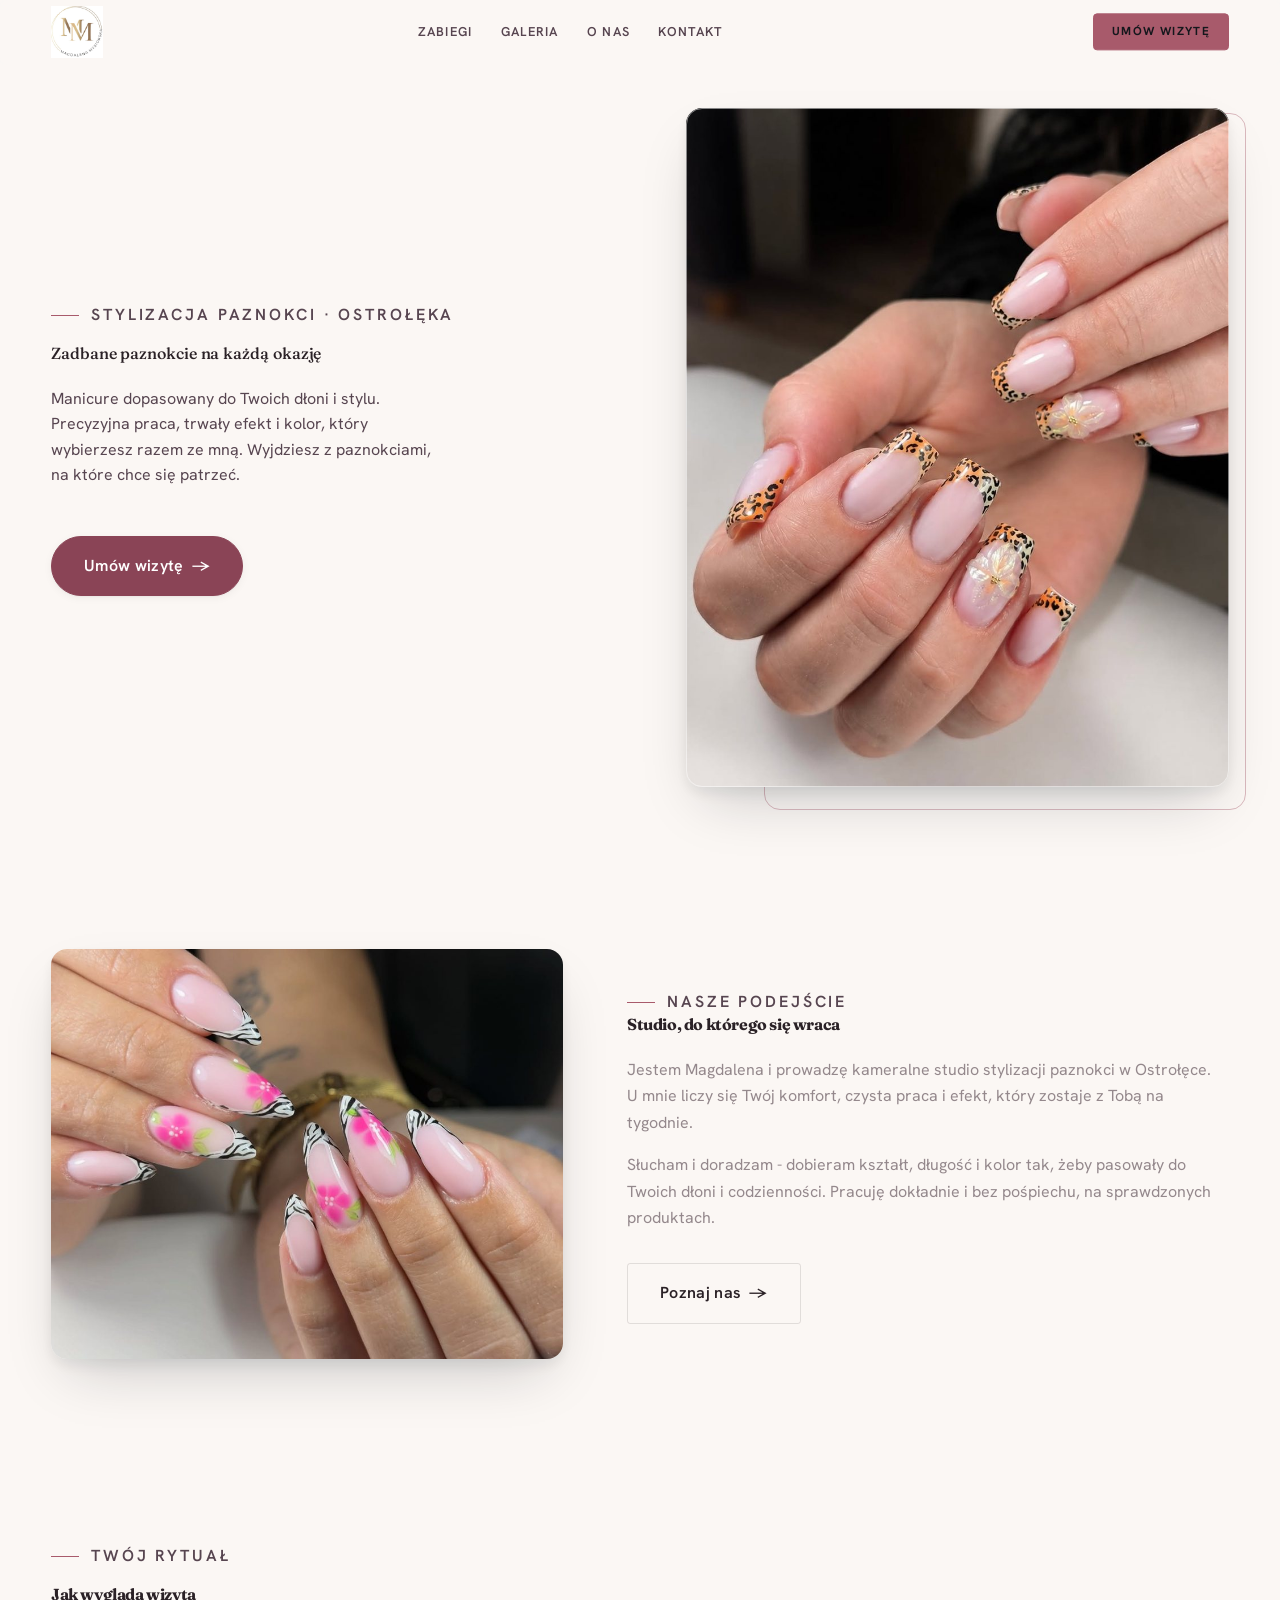
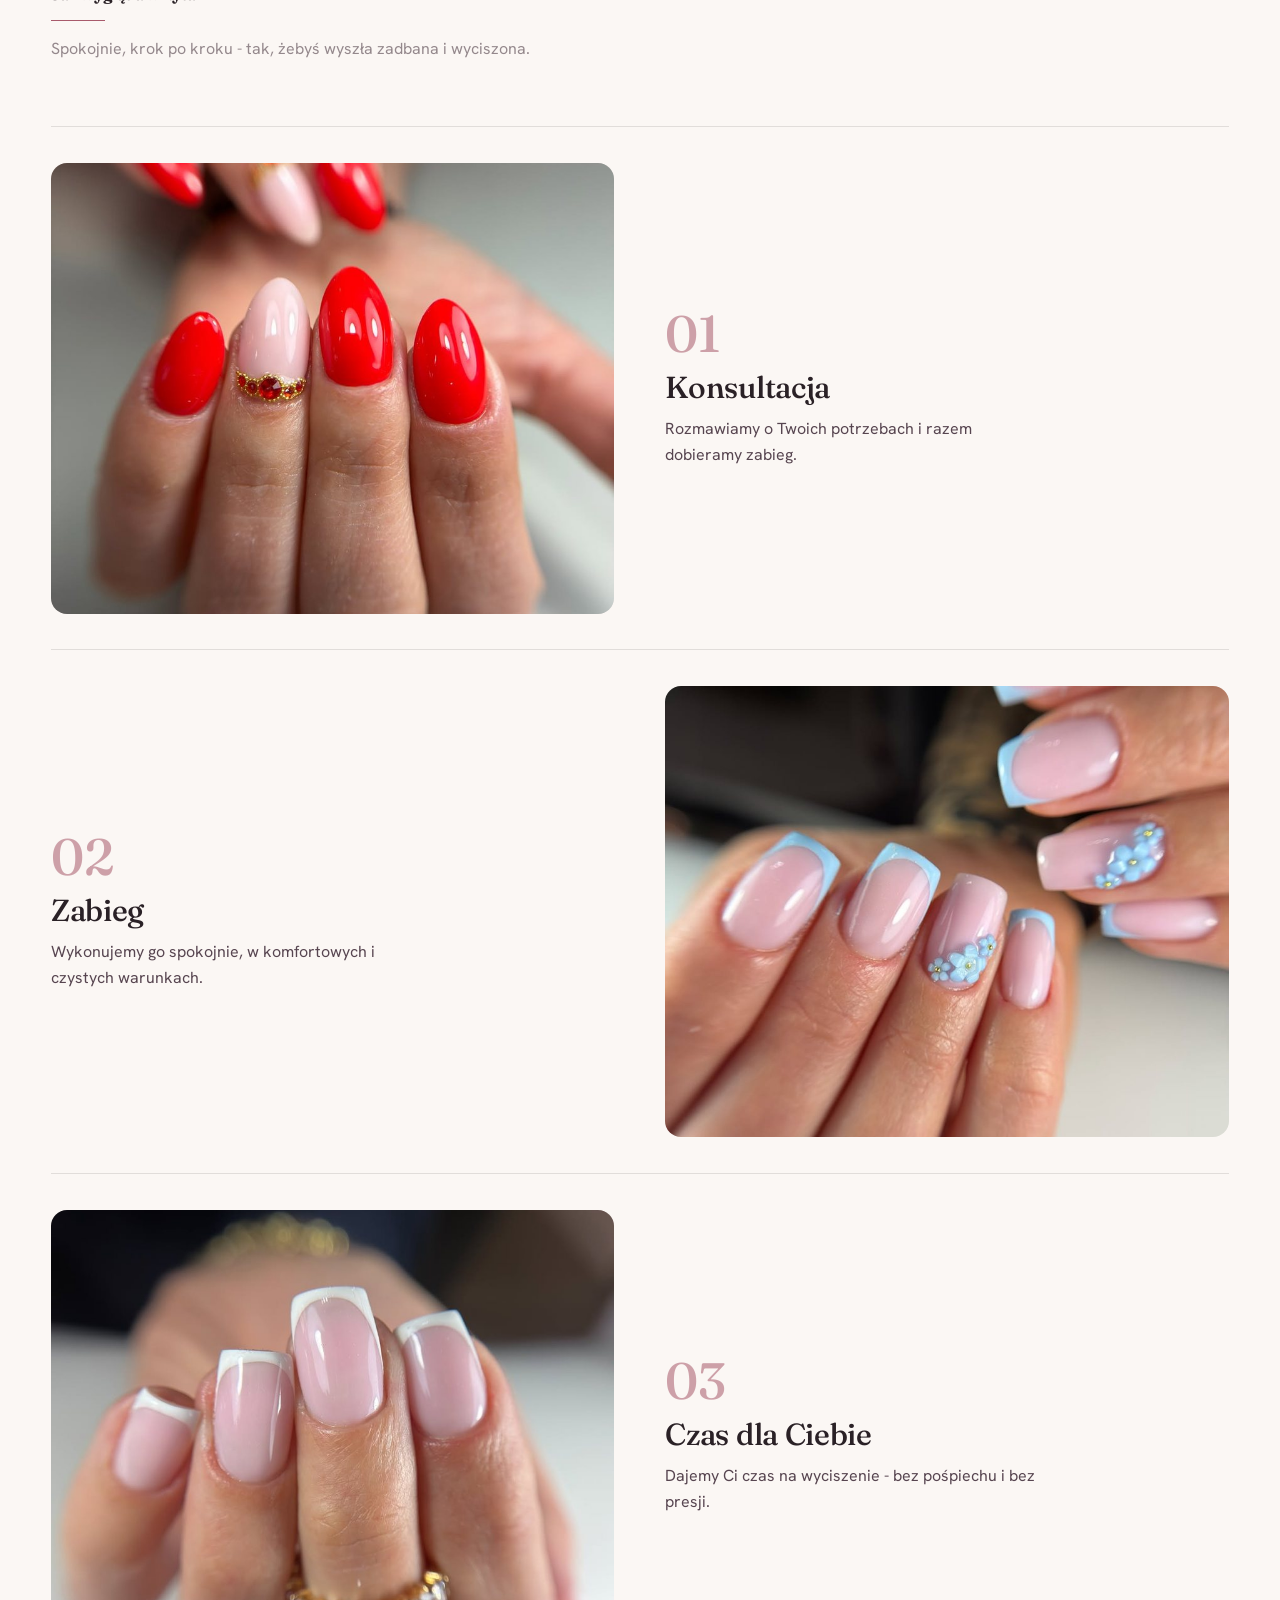
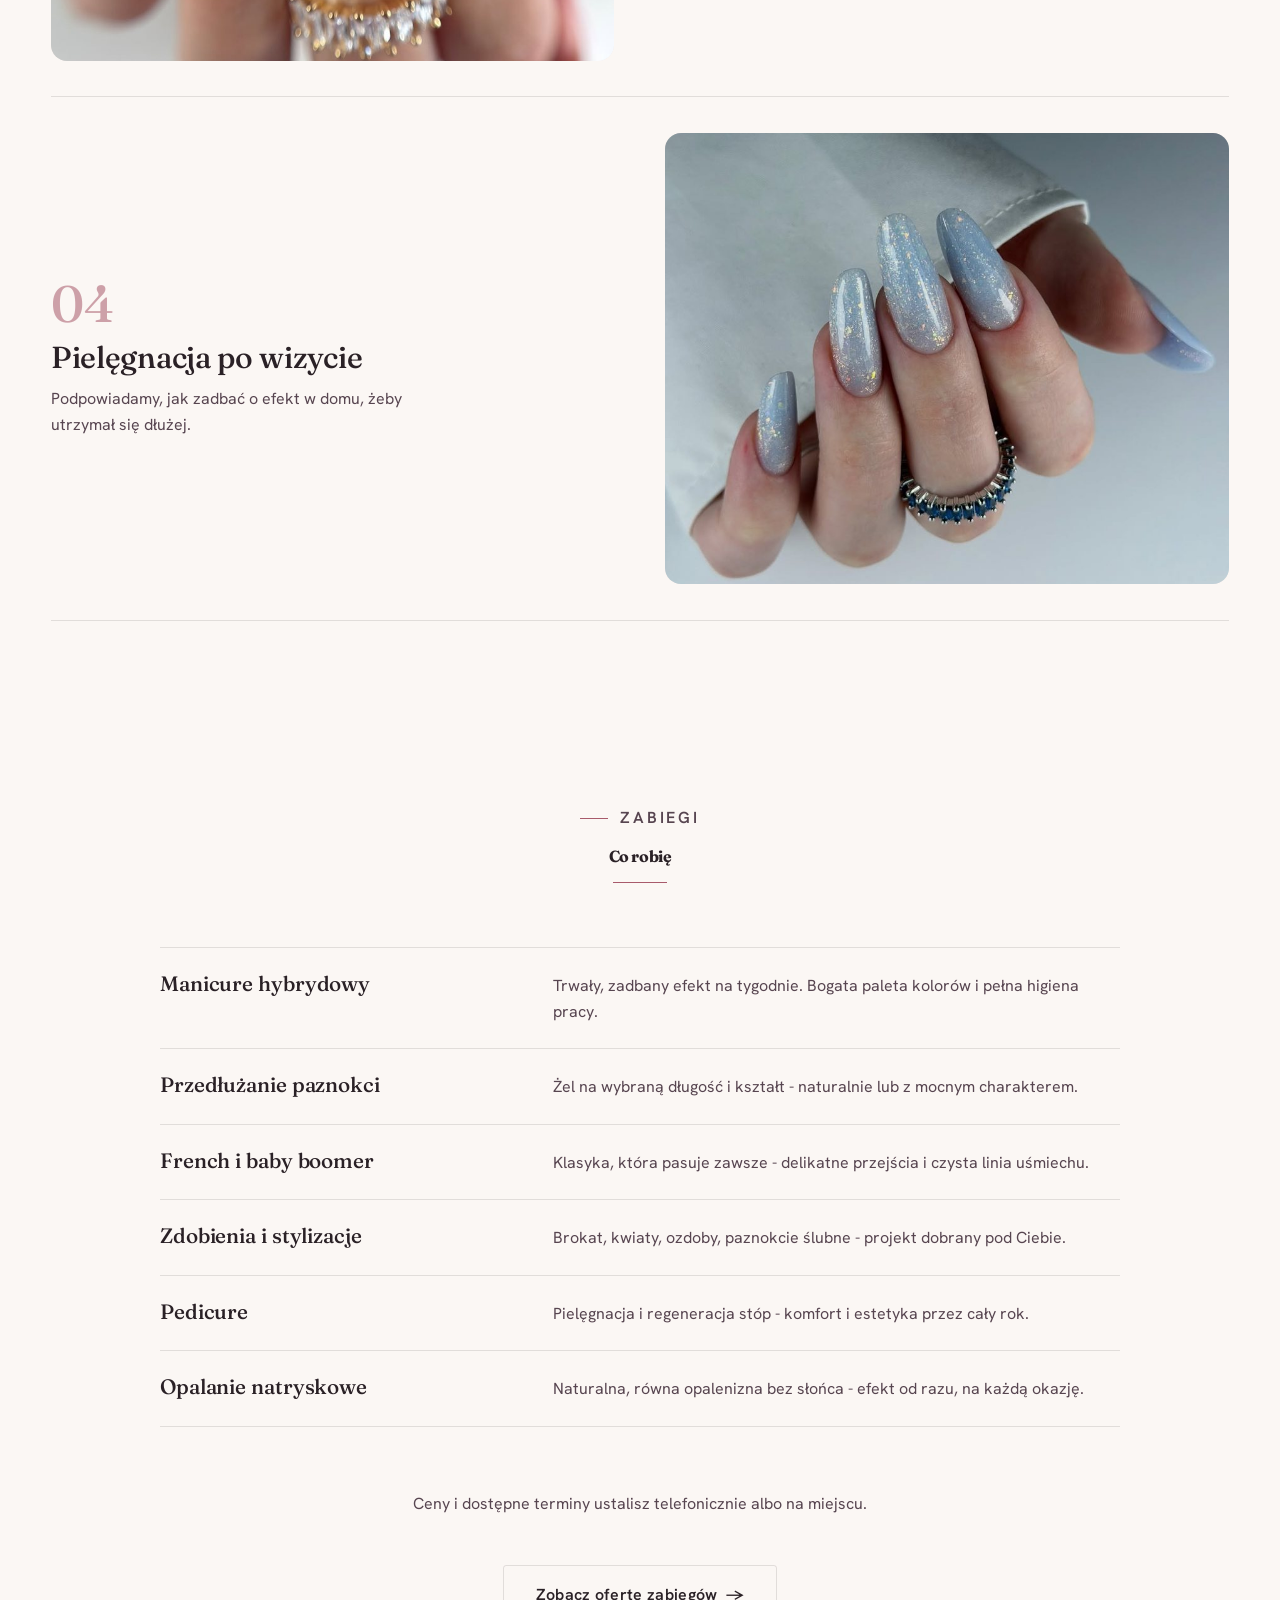
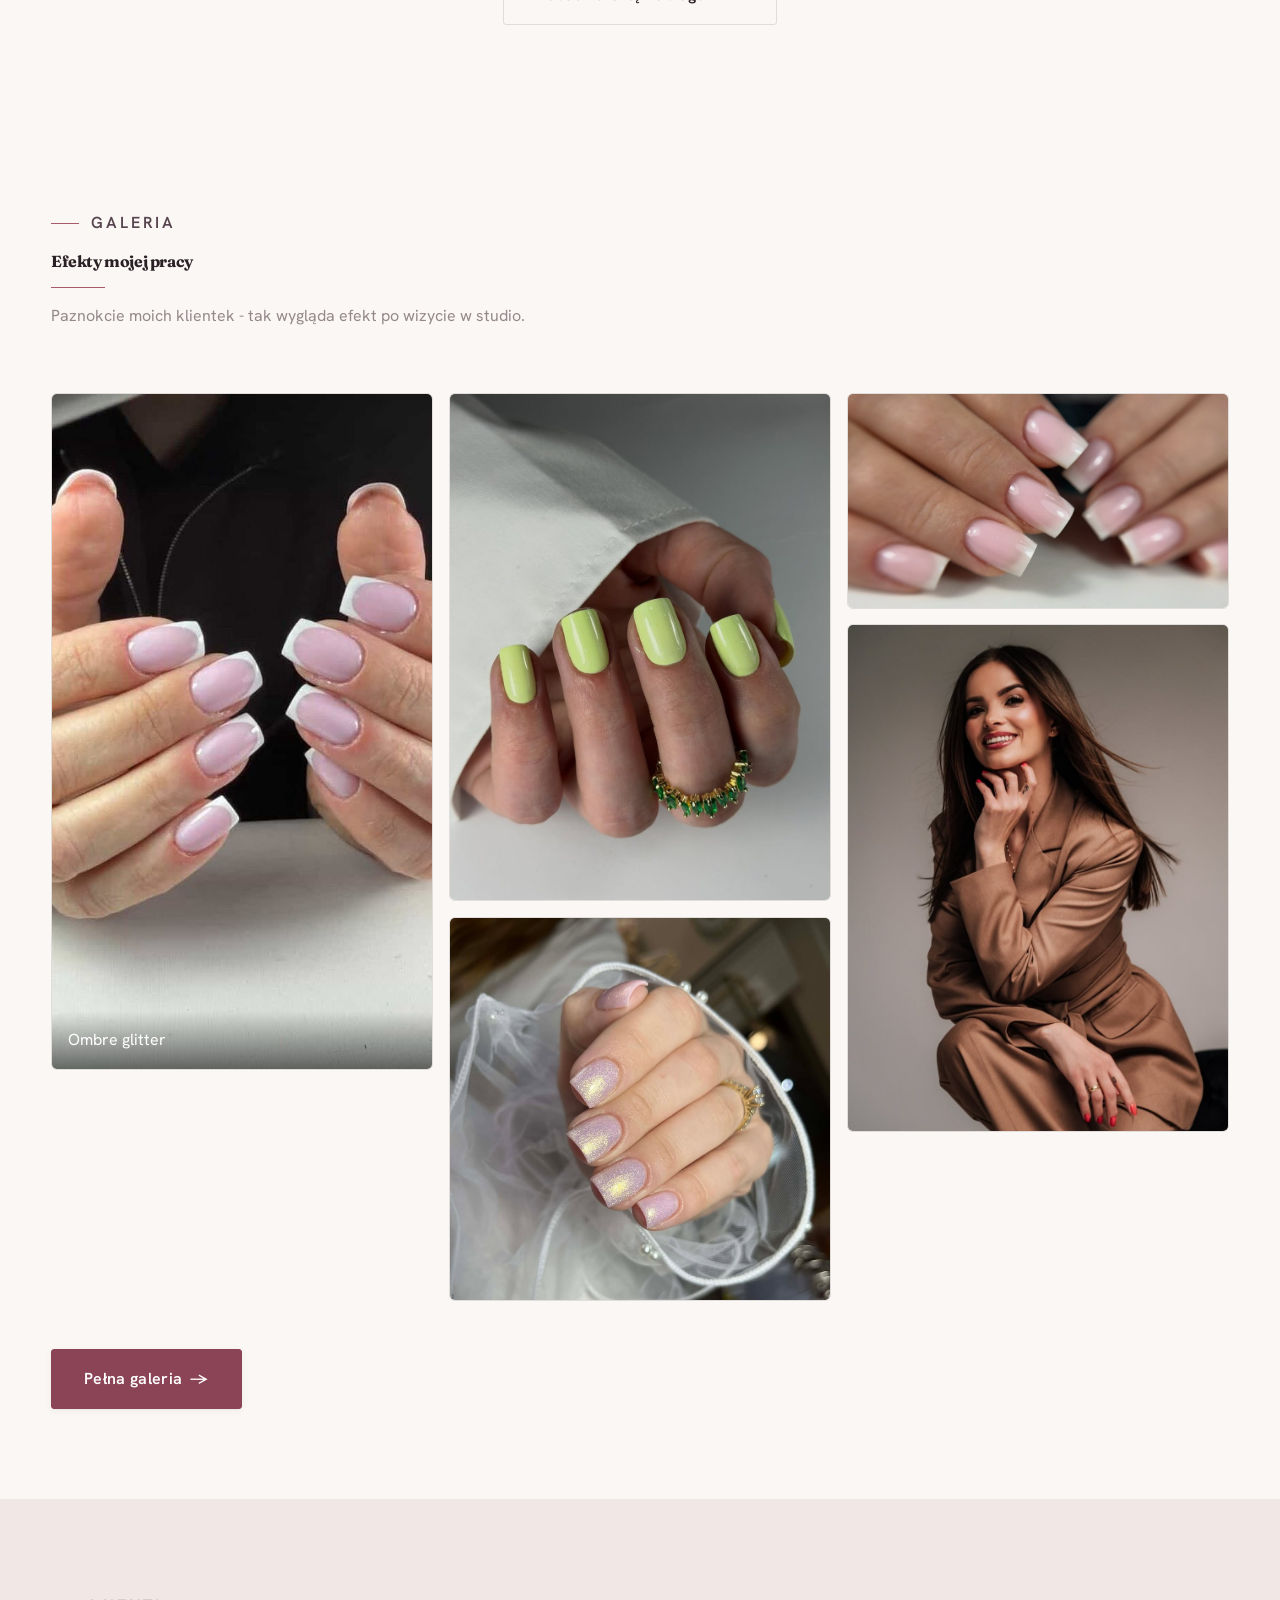
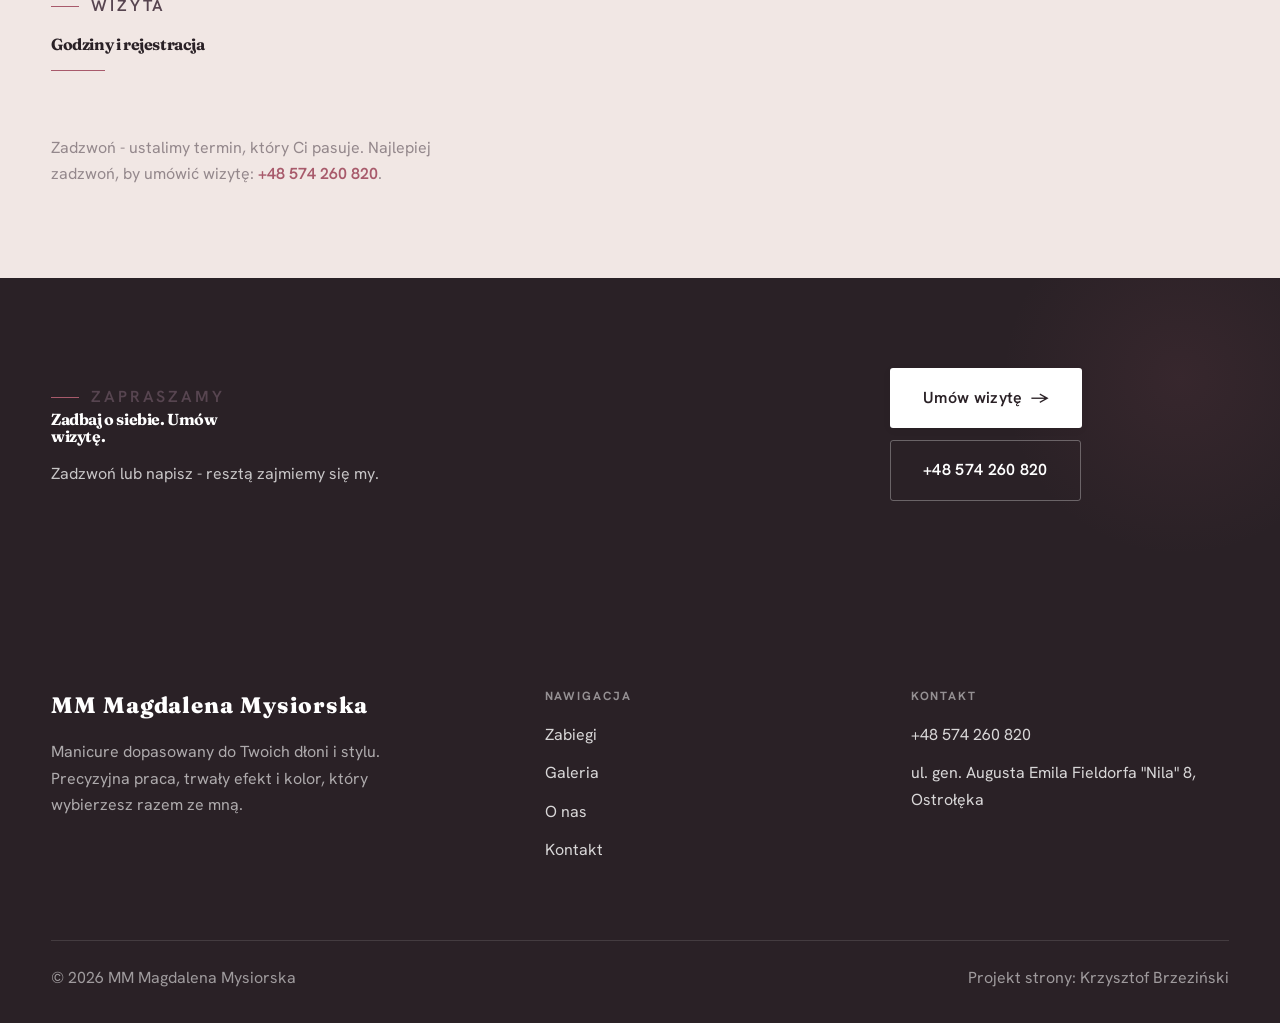
==== commit a75e3496: "MM Magdalena Mysiorska - realny hero (french z IG) + realne logo (monogram) + adres, editorial Co-Au" ====
--- a/index.html
+++ b/index.html
@@ -14,7 +14,7 @@
 
 <header class="nav">
   <div class="wrap nav-inner">
-    <a class="brand" href="index.html"><span class="name">MM Magdalena Mysiorska</span><span class="sub">Ostrołęka</span></a>
+    <a class="brand brand-has-logo" href="index.html"><img class="brand-logo" src="img/logo.jpg" alt="MM Magdalena Mysiorska"></a>
     <nav class="nav-links">
       <a href="oferta.html">Zabiegi</a>
       <a href="realizacje.html">Galeria</a>
@@ -106,7 +106,7 @@
       <figure class="m-tile reveal"><img src="img/g7.jpg" alt="MM Magdalena Mysiorska" loading="lazy"></figure>
       <figure class="m-tile reveal"><img src="img/g8.jpg" alt="MM Magdalena Mysiorska" loading="lazy"></figure>
       <figure class="m-tile reveal"><img src="img/g9.jpg" alt="MM Magdalena Mysiorska" loading="lazy"></figure>
-      <figure class="m-tile reveal"><img src="img/g10.jpg" alt="MM Magdalena Mysiorska" loading="lazy"></figure>
+      <figure class="m-tile reveal"><img src="img/about.jpg" alt="MM Magdalena Mysiorska" loading="lazy"></figure>
     </div>
     <div style="margin-top:var(--space-7)" class="reveal"><a href="realizacje.html" class="btn btn-accent">Pełna galeria <span class="arr">→</span></a></div>
   </div>
@@ -151,7 +151,7 @@
       <div class="foot-col">
         <h4>Kontakt</h4>
         <a href="tel:+48574260820">+48 574 260 820</a>
-        <p>Ostrołęka, mazowieckie</p>
+        <p>ul. gen. Augusta Emila Fieldorfa "Nila" 8, Ostrołęka</p>
       </div>
     </div>
     <div class="foot-bot">
--- a/assets/styles.css
+++ b/assets/styles.css
@@ -579,17 +579,15 @@
 }
 
 /* === focal-point zdjęć (smartcrop) — cover nie utnie twarzy/obiektu === */
-img[src$="/hero.jpg"]{object-position:38% 50%}
-[style*="hero.jpg"]{background-position:38% 50%}
 img[src$="/about.jpg"]{object-position:50% 59%}
 [style*="about.jpg"]{background-position:50% 59%}
-img[src$="/g3.jpg"]{object-position:50% 59%}
-[style*="g3.jpg"]{background-position:50% 59%}
-img[src$="/g5.jpg"]{object-position:50% 59%}
-[style*="g5.jpg"]{background-position:50% 59%}
-img[src$="/g6.jpg"]{object-position:52% 61%}
-[style*="g6.jpg"]{background-position:52% 61%}
-img[src$="/g8.jpg"]{object-position:50% 59%}
-[style*="g8.jpg"]{background-position:50% 59%}
-img[src$="/g10.jpg"]{object-position:29% 52%}
-[style*="g10.jpg"]{background-position:29% 52%}
+img[src$="/g2.jpg"]{object-position:50% 59%}
+[style*="g2.jpg"]{background-position:50% 59%}
+img[src$="/g4.jpg"]{object-position:50% 59%}
+[style*="g4.jpg"]{background-position:50% 59%}
+img[src$="/g5.jpg"]{object-position:52% 61%}
+[style*="g5.jpg"]{background-position:52% 61%}
+img[src$="/g7.jpg"]{object-position:50% 59%}
+[style*="g7.jpg"]{background-position:50% 59%}
+img[src$="/g9.jpg"]{object-position:29% 52%}
+[style*="g9.jpg"]{background-position:29% 52%}
